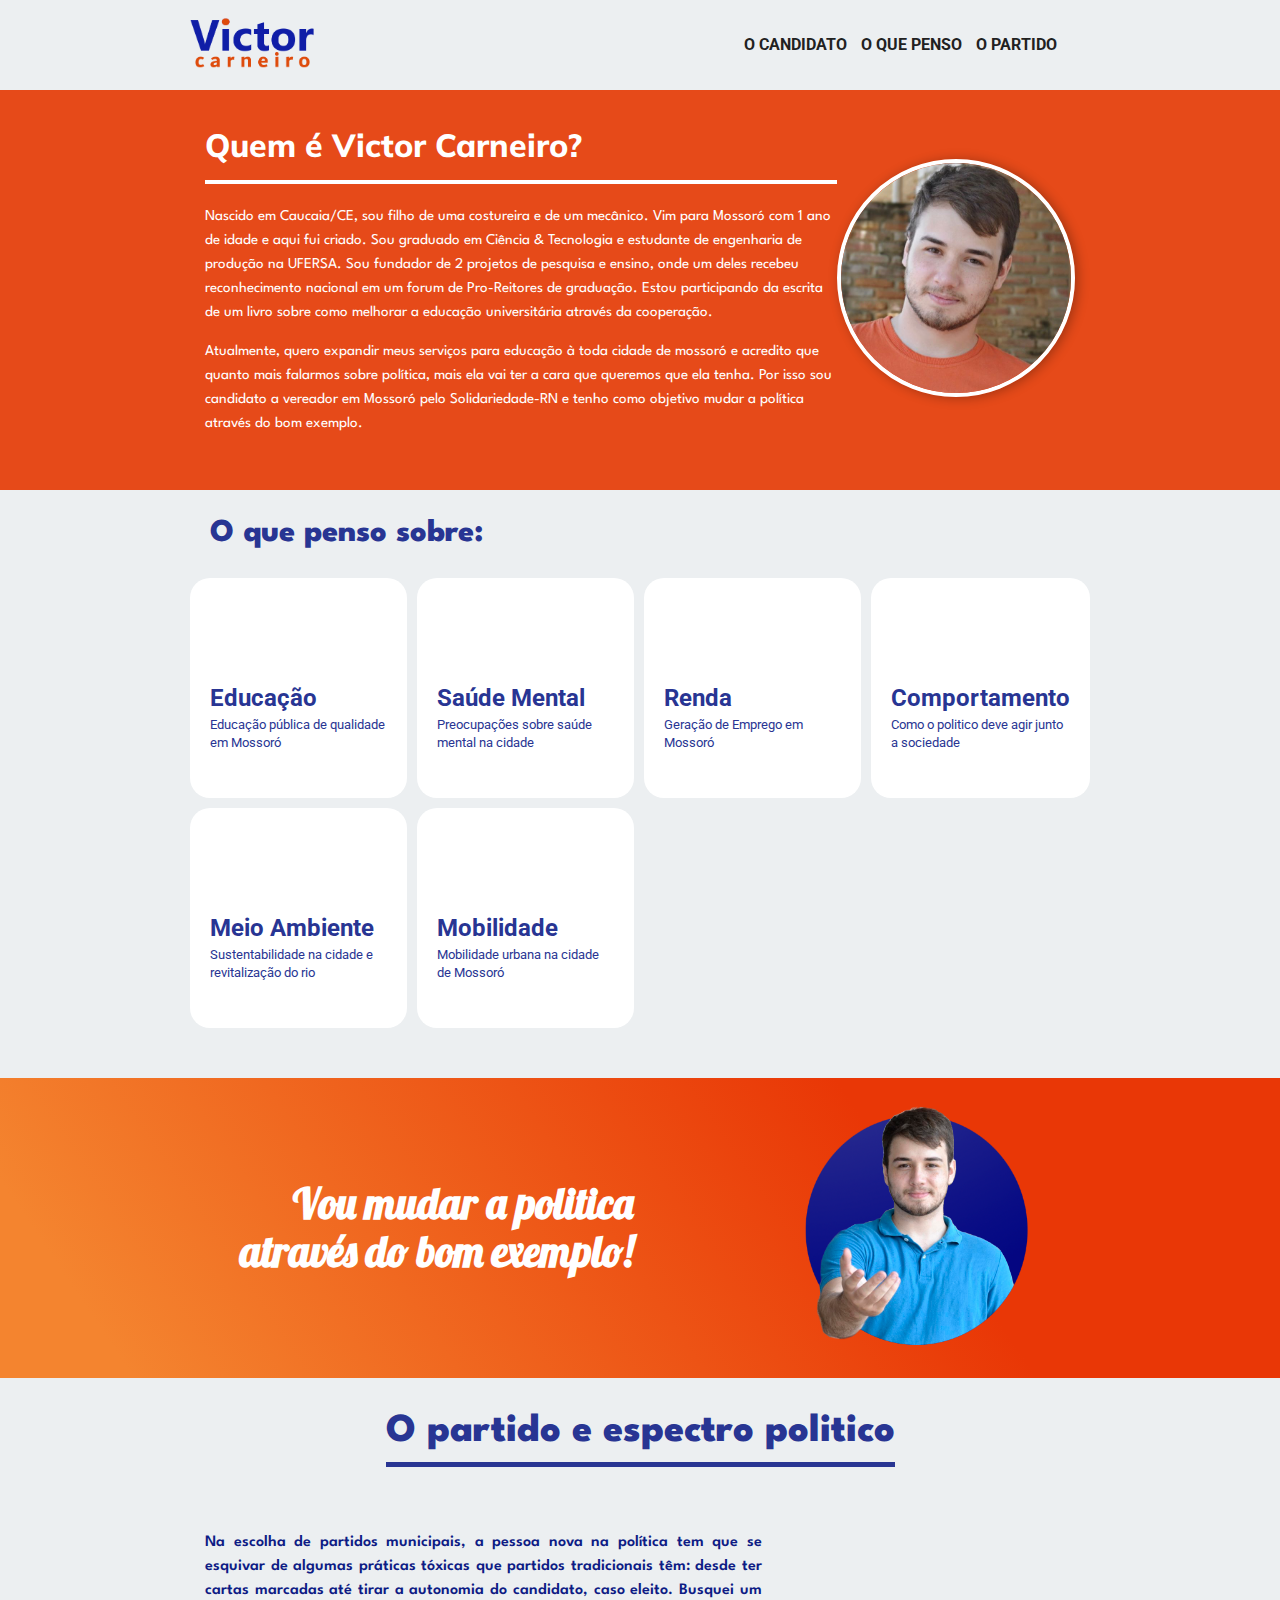
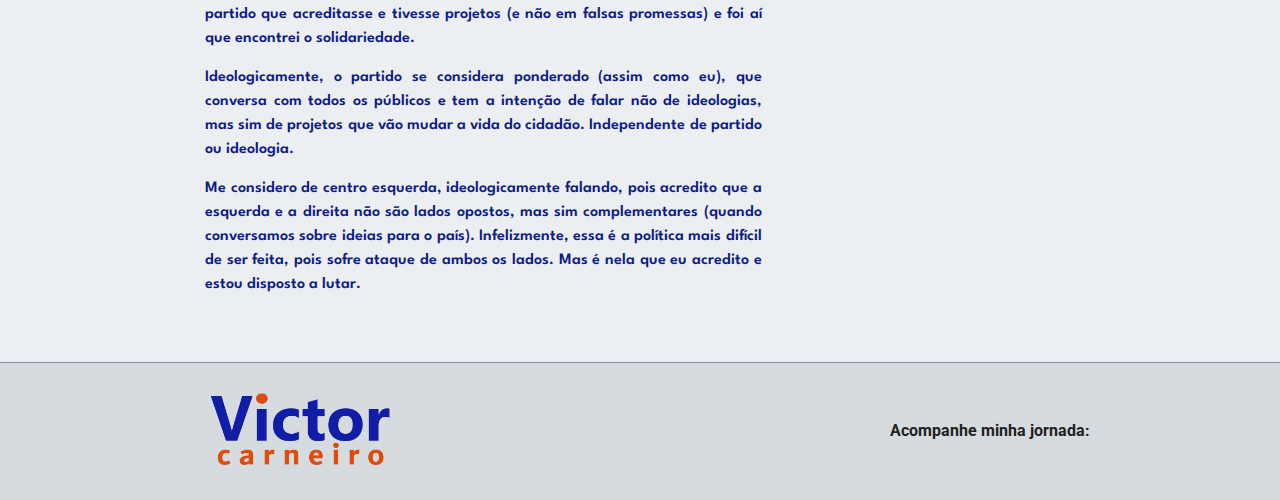
==== index.html @ e6814799 "Atualização" ====
<!DOCTYPE html>
<html lang="pt-br">
<head>
    <!-- Global site tag (gtag.js) - Google Analytics -->
    <script async src="https://www.googletagmanager.com/gtag/js?id=UA-33922803-2"></script>
    <script>
    window.dataLayer = window.dataLayer || [];
    function gtag(){dataLayer.push(arguments);}
    gtag('js', new Date());

    gtag('config', 'UA-33922803-2');
    </script>
    <!-- Site desenvolvido voluntariamente por Jhonatan Kayo - https://github.com/jkayoss -->
    <meta charset="UTF-8">
    <meta name="viewport" content="width=device-width, initial-scale=1.0">
    <link rel="stylesheet" href="/files/main.css">
    <link rel="stylesheet" href="/files/grid.css"><link rel="shortcut icon" href="/images/favicon.png" />
    <script src="https://kit.fontawesome.com/0e1c1e8b54.js" crossorigin="anonymous"></script>
    <title>Victor Carneiro - Candidato à vereador de Mossoró</title>
    <meta name="author" content="Victor Carneiro">
    <meta name="description" content="Candidato a vereador de Mossoró">
    <meta name="keywords" content="Jovem, Vereador, UFERSA, Estudante, Politica">
</head>
<body>
    <nav>
        <div class="container">
            <div class="topo">
                <div class="logo">
                    <img src="/images/logo.png" alt="Victor Carneiro" >
                </div>
                <ul>
                    <div class="hamburger">
                        <li><i class="fas fa-bars fa-xs"></i></li>
                    </div>
                </ul>
                <ul>
                    <div class="menu">
                        <a href="#header"><li>O CANDIDATO</li></a>
                        <a href="#ideias"><li>O QUE PENSO</li></a>
                        <a href="#partido"><li>O PARTIDO</li></a>
                        <li><i class="fab fa-instagram"></i></li>
                        <li><i class="fab fa-whatsapp"></i></li>
                    </div>
                </ul>
            </div>        
        </div>
    </nav>
    <header>
        <div class="container">
            <div class="content">
                <div class="texto">
                    
                    <h1>Quem é Victor Carneiro?</h1>
                    
                    <p>Nascido em Caucaia/CE, sou filho de uma costureira e de um mecânico. Vim para Mossoró com 1 ano de idade e aqui fui criado. Sou graduado em Ciência & Tecnologia e estudante de engenharia de produção na UFERSA. Sou fundador de 2 projetos de pesquisa e ensino, onde um deles recebeu reconhecimento nacional em um forum de Pro-Reitores de graduação. Estou participando da escrita de um livro sobre como melhorar a educação universitária através da cooperação. </p>

                    <p>Atualmente, quero expandir meus serviços para educação à toda cidade de mossoró e acredito que quanto mais falarmos sobre política, mais ela vai ter a cara que queremos que ela tenha. Por isso sou candidato a vereador em Mossoró pelo Solidariedade-RN e tenho como objetivo mudar a política através do bom exemplo.</p>

                </div>
                <div class="me"><img src="/images/pp.jpeg" alt=""></div>
            </div>
        </div>
    </header>
    <section id="ideias">
        <div class="container">
            <h1>O que penso sobre:</h1>
            <div class="cards">
                <a href="/educacao.html">
                    <div class="card">
                        <i class="fas fa-user-graduate"></i>
                        <h3>Educação</h3>
                        <h4>Educação pública de qualidade em Mossoró <i class="fas fa-arrow-right"></i></h4>
                    </div>
                </a>
                <a href="/saude.html">
                    <div class="card">
                        <i class="fas fa-briefcase-medical"></i>
                        <h3>Saúde Mental</h3>
                        <h4>Preocupações sobre saúde mental na cidade <i class="fas fa-arrow-right"></i></h4>
                    </div>
                </a>
                <a href="/renda.html">
                    <div class="card">
                        <i class="fas fa-hand-holding-usd"></i>
                        <h3>Renda</h3>
                        <h4>Geração de Emprego em Mossoró <i class="fas fa-arrow-right"></i></h4>
                    </div>
                </a>
                <a href="/comportamento.html">
                    <div class="card">
                        <i class="far fa-handshake"></i>
                        <h3>Comportamento</h3>
                        <h4>Como o politico deve agir junto a sociedade <i class="fas fa-arrow-right"></i></h4>
                    </div>
                </a>
                <a href="/meioambiente.html">
                    <div class="card">
                        <i class="fas fa-leaf"></i>
                        <h3>Meio Ambiente</h3>
                        <h4>Sustentabilidade na cidade e revitalização do rio <i class="fas fa-arrow-right"></i></h4>
                    </div>
                </a>
                <a href="/mobilidade.html">
                    <div class="card">
                        <i class="fas fa-bus-alt"></i>
                        <h3>Mobilidade</h3>
                        <h4>Mobilidade urbana na cidade de Mossoró <i class="fas fa-arrow-right"></i></h4>
                    </div>
                </a>
            </div>
        </div>
    </section>
    <section id="frase">
        <div class="container">
            <h1>Vou mudar a politica <br>através do bom exemplo!</h1>
            <img src="/images/victor.png" alt="">
        </div>
    </section>
    <section id="partido">
        <div class="container">
            <center><h1>O partido e espectro politico  <i class="fas fa-fist-raised"></i></h1></center>
            <div class="grid">
            <div class="texto">
                <br>
                <p>Na escolha de partidos municipais, a pessoa nova na política tem que se esquivar de algumas práticas tóxicas que partidos tradicionais têm: desde ter cartas marcadas até tirar a autonomia do candidato, caso eleito. Busquei um partido que acreditasse e tivesse projetos (e não em falsas promessas) e foi aí que encontrei o solidariedade.</p>

                <p>Ideologicamente, o partido se considera ponderado (assim como eu), que conversa com todos os públicos e tem a intenção de falar não de ideologias, mas sim de projetos que vão mudar a vida do cidadão. Independente de partido ou ideologia.</p> 
                
                <p>Me considero de centro esquerda, ideologicamente falando, pois acredito que a esquerda e a direita não são lados opostos, mas sim complementares (quando conversamos sobre ideias para o país). Infelizmente, essa é a política mais difícil de ser feita, pois sofre ataque de ambos os lados. Mas é nela que eu acredito e estou disposto a lutar. 
                
            </div>
            <div class="logopartido">
                <img src="https://www.solidariedade.org.br/wp-content/uploads/nacional-novo.png" alt="">
            </div>
        </div>
        </div>
    </section>
    <footer>
        <div class="container">
            <div class="logo"><img src="/images/logo.png" alt="Victor Carneiro"></div>
            <div class="contato">
                <h5>Acompanhe minha jornada:</h5>
                <h2>
                    <a href="https://instagram.com/victorcarneiro_mossoro"><i class="fab fa-instagram"></i></a>
                    <a href="https://api.whatsapp.com/send?phone=558496517975"><i class="fab fa-whatsapp"></i></a>
                    <a href="https://www.facebook.com/victorcarneiiro.mossoro"><i class="fab fa-facebook"></i></a>
                    <a href="https://www.youtube.com/user/DomKarneiro"><i class="fab fa-youtube"></i></a>
                </h2>
            </div>
        </div>
    </footer>

    <div class="menuover">
        <div class="closemenu"><a class="close0"><i class="fas fa-times fa-xs"></i></a></div>
        <ul>
            <a href="#header" class="close1"><li>O CANDIDATO</li></a>
            <a href="#ideias" class="close2"><li>O QUE PENSO</li></a>
            <a href="#partido"><li class="close3">O PARTIDO</li></a>
            <li><a href="https://instagram.com/victorcarneiro_mossoro"><i class="fab fa-instagram"></i></a><a href=""><i class="fab fa-whatsapp"></i></a></li>
        </ul>
    </div>

    <script src="/files/script.js"></script>
</body>
</html>
---- files/main.css ----
@import url('https://fonts.googleapis.com/css2?family=Roboto:wght@300;400;500;700;900&display=swap');
@import url('https://fonts.googleapis.com/css2?family=Lobster&display=swap');
@import url('https://fonts.googleapis.com/css2?family=Mulish:wght@300;400;500;600;700;800;900&display=swap');
@import url('https://fonts.googleapis.com/css2?family=Spartan:wght@300;400;600;900&display=swap');

html {
    scroll-behavior: smooth
}

body {
    background-color: rgb(236, 239, 241);
}

* {
    margin: 0;
    padding: 0;
    font-family: 'Roboto', sans-serif;
    color: rgb(33, 33, 33);
}

h1 {
    font-size: 32px;
    line-height: 48px;
}

h2 {
    font-size: 28px;
    line-height: 42px;
} 

h3 {
    font-size: 24px;
    line-height: 36px;
}

h4 {
    font-size: 20px;
    line-height: 30px;
}

h5 {
    font-size: 16px;
    line-height: 24px;
}

h6 {
    font-size: 12px;
    line-height: 18px;
}

p {
    font-size: 16px;
    line-height: 24px;
}

/* NAV */

nav .topo {
    display: flex;
    justify-content: space-between;
    height: 90px;
    align-items: center;
}

nav .container .logo img {
    height: 50px;
}

nav .container ul li {
    display: inline-block;
    text-decoration: none;
    font-weight: 700;
    margin: 0 5px;
    line-height: 30px;
}

nav .container ul li:hover {
    border-bottom: 3px solid black;
    margin: 0 5px -3px 5px;
}

nav .container ul li i{
    font-weight: bold;
    font-size: 18px;
}

/* HEADER */

header {
    background-color: rgb(230, 74, 25);
}

header .container {
    max-width: 870px;

    
}

header .container .content {
    padding: 20px 0;
    min-height: 300px;
    color: white;
    display: grid;
    grid-template-columns: 3fr 1fr;
    align-items: center;
    padding-bottom: 40px;
}

.hamburger {
    display: none;
}

header .container .content h1,
header .container .content p {
    color: white;
}

header .container .content h1 {
    border-bottom: 4px solid white;
    font-family: 'Mulish', sans-serif;
    margin-bottom: 20px;
    line-height: 70px;
    font-weight: 800;
}

.menuover a {
    text-decoration: none;
}   

header .container .content p {
    font-weight: 400;
    padding-bottom: 15px;
    font-family: 'Spartan', sans-serif;
    font-size: 15px;
}

.me img{
    border-radius: 100%;
    height: 230px;
    box-shadow: 3px 1px 12px rgb(0,0,0,0.3);
    border: 4px solid white;
}

.cards a {
    text-decoration: none;
}

#ideias {
    margin: 20px 0;
}

#ideias h1 {
    font-weight: 800;
    margin: 0 0 20px 20px;
    color: rgb(40, 53, 147);
    font-family: 'Spartan', sans-serif;
}

#ideias h1 i {
    color: rgb(40, 53, 147);
    font-family: 'Spartan', sans-serif;
    font-weight: 800;
    text-decoration: underline;
}

#ideias .container .video iframe {
    height: 520px;
    padding-bottom: 35px;
}

#ideias .cards {
    display: grid;
    grid-template-columns: 1fr 1fr 1fr 1fr;
    gap: 10px;
}

#ideias .cards .card {
    min-height: 180px;
    width: calc(100% - 40px);
    background-color: white;
    border-radius: 20px;
    padding: 20px;
    color: rgb(13,76,175);
    
}

#ideias .cards .card i {
    padding: 20px 25px;
    margin-bottom: 8px;
    /* background-color: #c9c9c9; */
    border-radius: 120px;
    font-size: 70px;
    color: rgb(13,76,175);
}

#ideias .cards .card h4 i{
    background: none;
    margin: 0;
    padding: 0;
    font-size: 12px;
}

#ideias .cards .card h4 {
    line-height: 18px;
    font-size: 13px;
    font-weight: 400;
}

#ideias .cards .card:hover {
    transition: background-color 0.1s ease-out;
    background-color: rgb(13,76,175);
    color: white;
    box-shadow: 0px 0px 20px rgb(0,0,0,0.4);
}

#ideias .cards .card i,
#ideias .cards .card h3,
#ideias .cards .card h4 {
    color: rgb(40, 53, 147);
}

#ideias .cards .card:hover i,
#ideias .cards .card:hover h3,
#ideias .cards .card:hover h4 {
    color: white;
}

#ideias .cards .card:hover i {
    background-color: rgb(0,0,0,0);
}

/* Frase */

#frase {
    height: 300px;
    background: rgb(244,132,47);
    background: linear-gradient(56deg, rgba(244,132,47,1) 9%, rgba(233,55,6,1) 70%);
    margin-top: 50px;
} #frase .container img {
    height: 250px;
    margin-right: 50px;
}

#frase .container {
    
    text-align: right;
    display: flex;
    align-items: center;
    height: 300px;
    color: white;
    justify-content: space-between;
}

#frase .container h1 {
    display: block;
    margin-left: 50px;
    color: white;
    font-family: 'Lobster', cursive;
    font-size: 42px;
}

#partido .container {
text-align: justify;
margin-bottom: 50px;
}

#partido .container h1 {
    
    margin-top: 20px;
    display: inline-block;
    color: rgb(40, 53, 147);
    line-height: 60px;
    font-size: 40px;
    font-weight: 800;
    border-bottom: 5px solid  rgb(40, 53, 147);
    margin-bottom: 30px;
    font-family: 'Spartan', sans-serif;
    
} #partido .container h1 i {
    color: rgb(40, 53, 147);
} #partido .container .grid {
    display: grid;
    grid-template-columns: 4fr 2fr;
    gap: 20px;
    align-items: center;
} #partido .container .grid .logopartido img{
    width: 100%;
} #partido .container .grid .texto p {
    color: rgb(14, 28, 133);
    font-weight: 600;
    margin: 15px;
    font-family: 'Spartan', sans-serif;
}

footer {
    background-color: rgb(214, 219, 223);
    border-top: 1px solid rgb(133, 146, 158);
    padding: 30px 0;
} footer .container {
    display: flex;
    align-items: center;
    justify-content: space-between; 

} footer .container .logo img {
    width: 180px;
    padding: 0 20px;
} footer .container .contato {
    text-align: center;
}

.menuover {
    display: none;
}
---- files/grid.css ----
.container {
    display: block;
    margin: 0 auto;
    max-width: 900px;
}

@media (max-width: 900px) {
    nav .container .logo img {
        padding-left: 20px;
    }

    nav .container .menu {
        padding-right: 20px;
    }

    header .container .content {
        grid-template-columns: 1fr 1fr;
        padding: 0 20px 20px 20px;
        text-align: center;
    } header .container .content h1 {
        line-height: 50px;
        padding-top: 20px;
        padding-bottom: 16px;
    }

    #ideias .cards {
        grid-template-columns: 1fr 1fr 1fr;
        gap: 10px;
        padding: 0 20px;
    } #ideias .card {
        width: calc(100% - 40px);
    }

    #ideias .container .video iframe {
        height: 400px;
        width: 100%;
        padding-bottom: 30px;
    }

    .contato {
        padding-right: 20px;
    }
} 

@media (max-width: 720px) {
    #ideias .cards {
        grid-template-columns: 1fr 1fr;
        margin: 0 20px;
    }

    #ideias .container .video iframe {
        height: 400px;
    }
}

@media (max-width: 620px) {
    header .container .content {
        grid-template-columns: 1fr;
        padding: 20px 20px;
        text-align: justify;
    }

    .logo {
        padding-left: 20px;
    }

    #ideias .cards {
        grid-template-columns: 1fr 1fr;
        margin: 0 20px;
    }

    #frase {
        min-height: 340px;
    }

    #frase .container {
        padding: 20px;
    }

    #frase .container h1 {
        display: block;
        max-width: 900px;
    }

    #partido .container {
        padding: 0 20px;
        text-align: center;
    }

    #partido .container h1 {
        padding-bottom: 30px;
    }

    #partido .container .grid {
        grid-template-columns: 1fr;
    }

    .logopartido {
        display: none;
    }

    footer .container .logo {
        display: none;
    }

    footer .container .contato {
        text-align: center;
        display: block;
        margin: 0 auto;
    }

    header .container .content .texto {
        text-align: center;
    }

    header .container .content .texto h1 {
        line-height: 45px;
        padding-bottom: 10px;
    }

    header .container .content .texto p {
        font-size: 16px;
    }

    header .container .content .me {
        display: block;
        margin: 0 auto;
        padding: 20px 0;
    }

    .menu {
        display: none;
    } .hamburger {
        display: flex;
        position: absolute;
        right: 20px;
        top: 32px;
        
        
    } nav .container ul li:hover{
        border-bottom: none!important;
    } .hamburger ul li i {
        font-size: 60px;
    }

    .contato {
        padding-right: 0;
    }

    .menuover {
        width: 100%;
        height: 100%;
        background-color: rgb(255,255,255,1);
        z-index: -1001;
        position: fixed;
        top: 0;
        opacity: 0;
        display: block;
    }

    #ideias .container .video iframe {
        height: 300px;
    }

    .closemenu {
        position: fixed;
        top: 35px;
        right: 30px;
        
    } .closemenu i {
        display: inline-block;
        font-size: 35px;
        color: black;
    } .menuover ul {
        text-decoration: none;
        list-style: none;
        margin-top: 100px;
        margin-left: calc(50% - 100px);
        display: block;
        width: 200px;
        font-weight: bold;
        text-align: center;
        
    } .menuover ul li i {
        height: 40px;
        display: inline-block;
        padding: 10px 10px;
    } .menuover ul li {
        padding: 5px 0px;
        font-size: 30px;
    } .menuover ul li a {
        text-decoration: none;
        color: black;
    } .menuover.active {
        opacity: 1;
        z-index: 1001;
        transition: 300ms;
        display: block;
    } 
}

@media (max-width: 480px) {
    #ideias .cards {
        grid-template-columns: 1fr;
        margin: 0 20px;
    }

    #ideias .container .video iframe {
        height: 400px;
    }

    #frase .container img {
        display: none;
    }
}
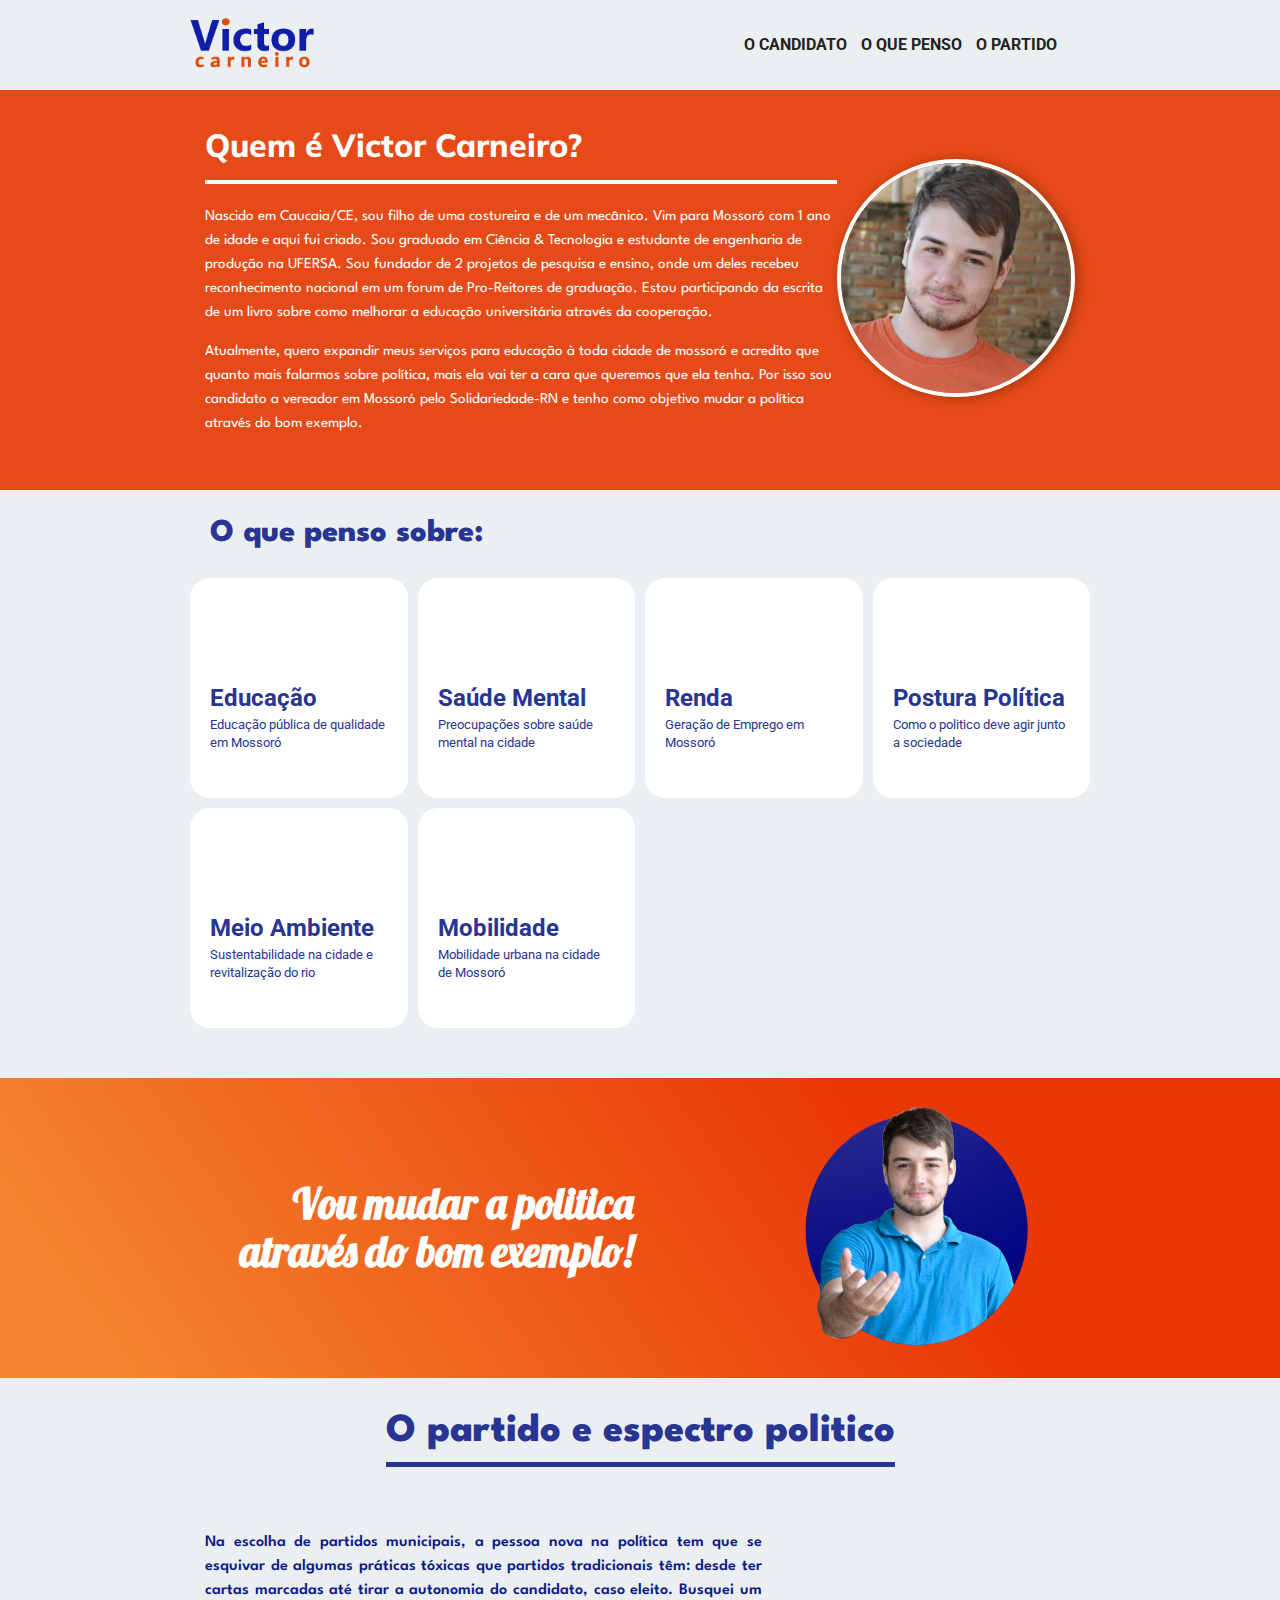
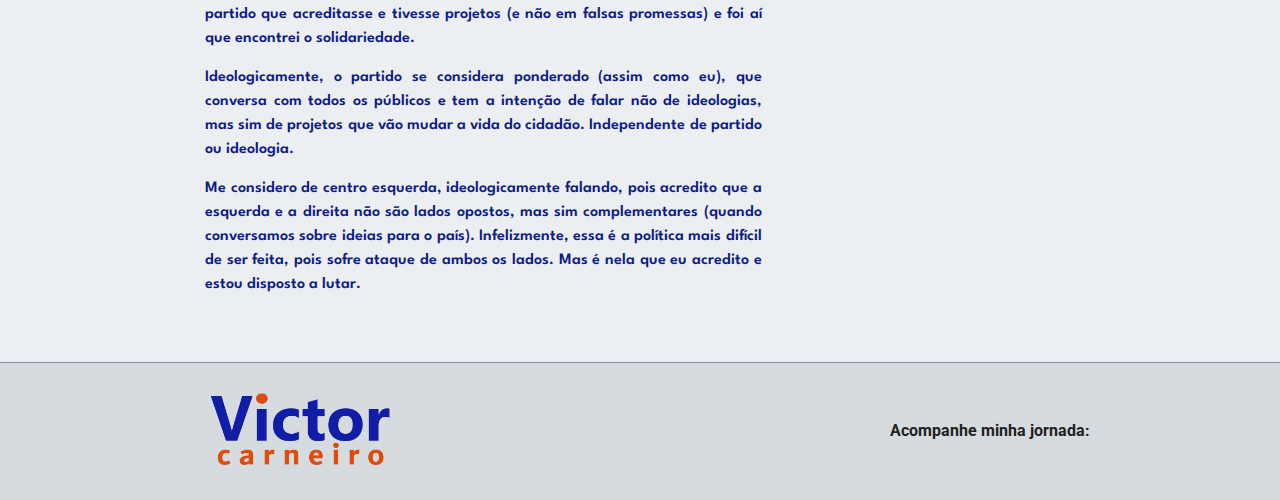
==== commit ab8d1dcc: "Atualização em elementos da página" ====
--- a/index.html
+++ b/index.html
@@ -26,7 +26,7 @@
         <div class="container">
             <div class="topo">
                 <div class="logo">
-                    <img src="/images/logo.png" alt="Victor Carneiro" >
+                    <a href="/index.html"><img src="/images/logo.png" alt="Victor Carneiro" ></a>
                 </div>
                 <ul>
                     <div class="hamburger">
@@ -89,7 +89,7 @@
                 <a href="/comportamento.html">
                     <div class="card">
                         <i class="far fa-handshake"></i>
-                        <h3>Comportamento</h3>
+                        <h3>Postura Política</h3>
                         <h4>Como o politico deve agir junto a sociedade <i class="fas fa-arrow-right"></i></h4>
                     </div>
                 </a>
@@ -156,10 +156,10 @@
             <a href="#header" class="close1"><li>O CANDIDATO</li></a>
             <a href="#ideias" class="close2"><li>O QUE PENSO</li></a>
             <a href="#partido"><li class="close3">O PARTIDO</li></a>
-            <li><a href="https://instagram.com/victorcarneiro_mossoro"><i class="fab fa-instagram"></i></a><a href=""><i class="fab fa-whatsapp"></i></a></li>
+            <li><a href="https://instagram.com/victorcarneiro_mossoro"><i class="fab fa-instagram"></i></a><a href=""><i class="fab fa-whatsapp"></i></a><a href="https://www.facebook.com/victorcarneiiro.mossoro"><i class="fab fa-facebook"></i></a>
+                <a href="https://www.youtube.com/user/DomKarneiro"><i class="fab fa-youtube"></i></a></li>
         </ul>
     </div>
-
     <script src="/files/script.js"></script>
 </body>
 </html>--- a/files/grid.css
+++ b/files/grid.css
@@ -184,7 +184,7 @@
     } .menuover ul li i {
         height: 40px;
         display: inline-block;
-        padding: 10px 10px;
+        padding: 10px 8px;
     } .menuover ul li {
         padding: 5px 0px;
         font-size: 30px;
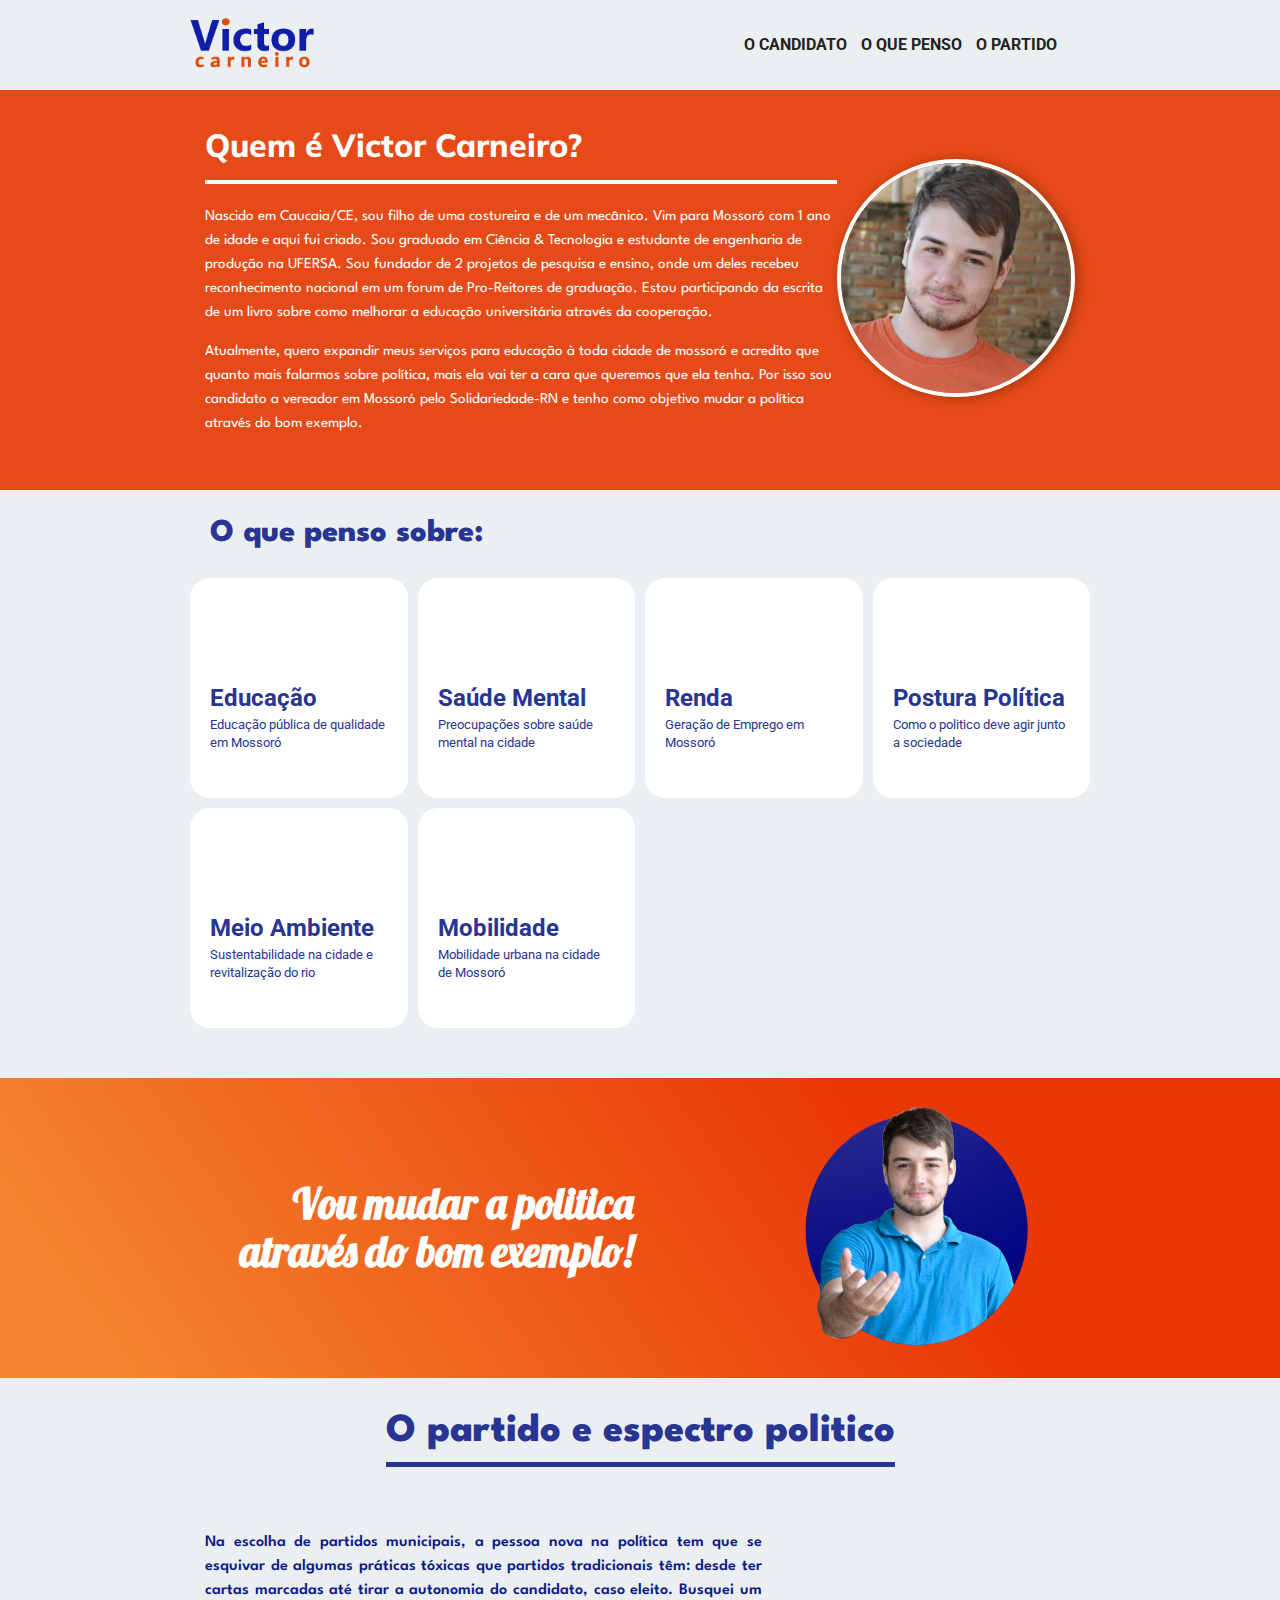
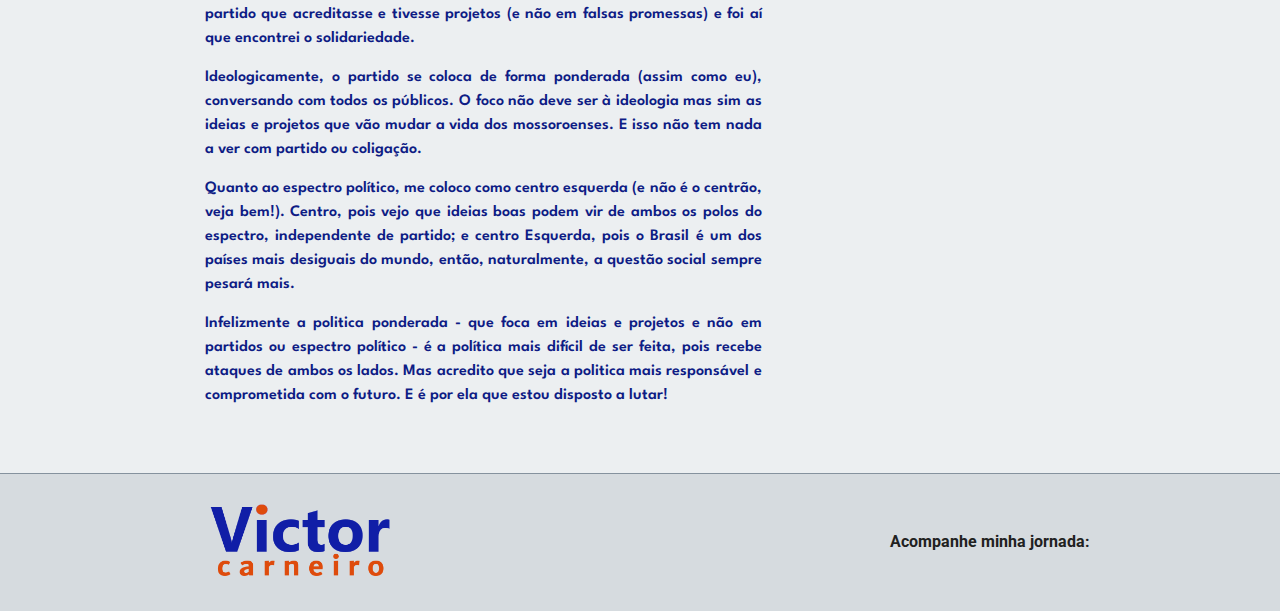
==== commit d7d09a3e: "Update index.html" ====
--- a/index.html
+++ b/index.html
@@ -124,9 +124,11 @@
                 <br>
                 <p>Na escolha de partidos municipais, a pessoa nova na política tem que se esquivar de algumas práticas tóxicas que partidos tradicionais têm: desde ter cartas marcadas até tirar a autonomia do candidato, caso eleito. Busquei um partido que acreditasse e tivesse projetos (e não em falsas promessas) e foi aí que encontrei o solidariedade.</p>
 
-                <p>Ideologicamente, o partido se considera ponderado (assim como eu), que conversa com todos os públicos e tem a intenção de falar não de ideologias, mas sim de projetos que vão mudar a vida do cidadão. Independente de partido ou ideologia.</p> 
+                <p>Ideologicamente, o partido se coloca de forma ponderada (assim como eu), conversando com todos os públicos. O foco não deve ser à ideologia mas sim as ideias e projetos que vão mudar a vida dos mossoroenses. E isso não tem nada a ver com partido ou coligação.</p> 
                 
-                <p>Me considero de centro esquerda, ideologicamente falando, pois acredito que a esquerda e a direita não são lados opostos, mas sim complementares (quando conversamos sobre ideias para o país). Infelizmente, essa é a política mais difícil de ser feita, pois sofre ataque de ambos os lados. Mas é nela que eu acredito e estou disposto a lutar. 
+                <p>Quanto ao espectro político, me coloco como centro esquerda (e não é o centrão, veja bem!). Centro, pois vejo que ideias boas podem vir de ambos os polos do espectro, independente de partido; e centro Esquerda, pois o Brasil é um dos países mais desiguais do mundo, então, naturalmente, a questão social sempre pesará mais.</p>
+                
+                <p>Infelizmente a politica ponderada - que foca em ideias e projetos e não em partidos ou espectro político - é a política mais difícil de ser feita, pois recebe ataques de ambos os lados. Mas acredito que seja a politica mais responsável e comprometida com o futuro. E é por ela que estou disposto a lutar!</p>
                 
             </div>
             <div class="logopartido">
@@ -162,4 +164,4 @@
     </div>
     <script src="/files/script.js"></script>
 </body>
-</html>+</html>
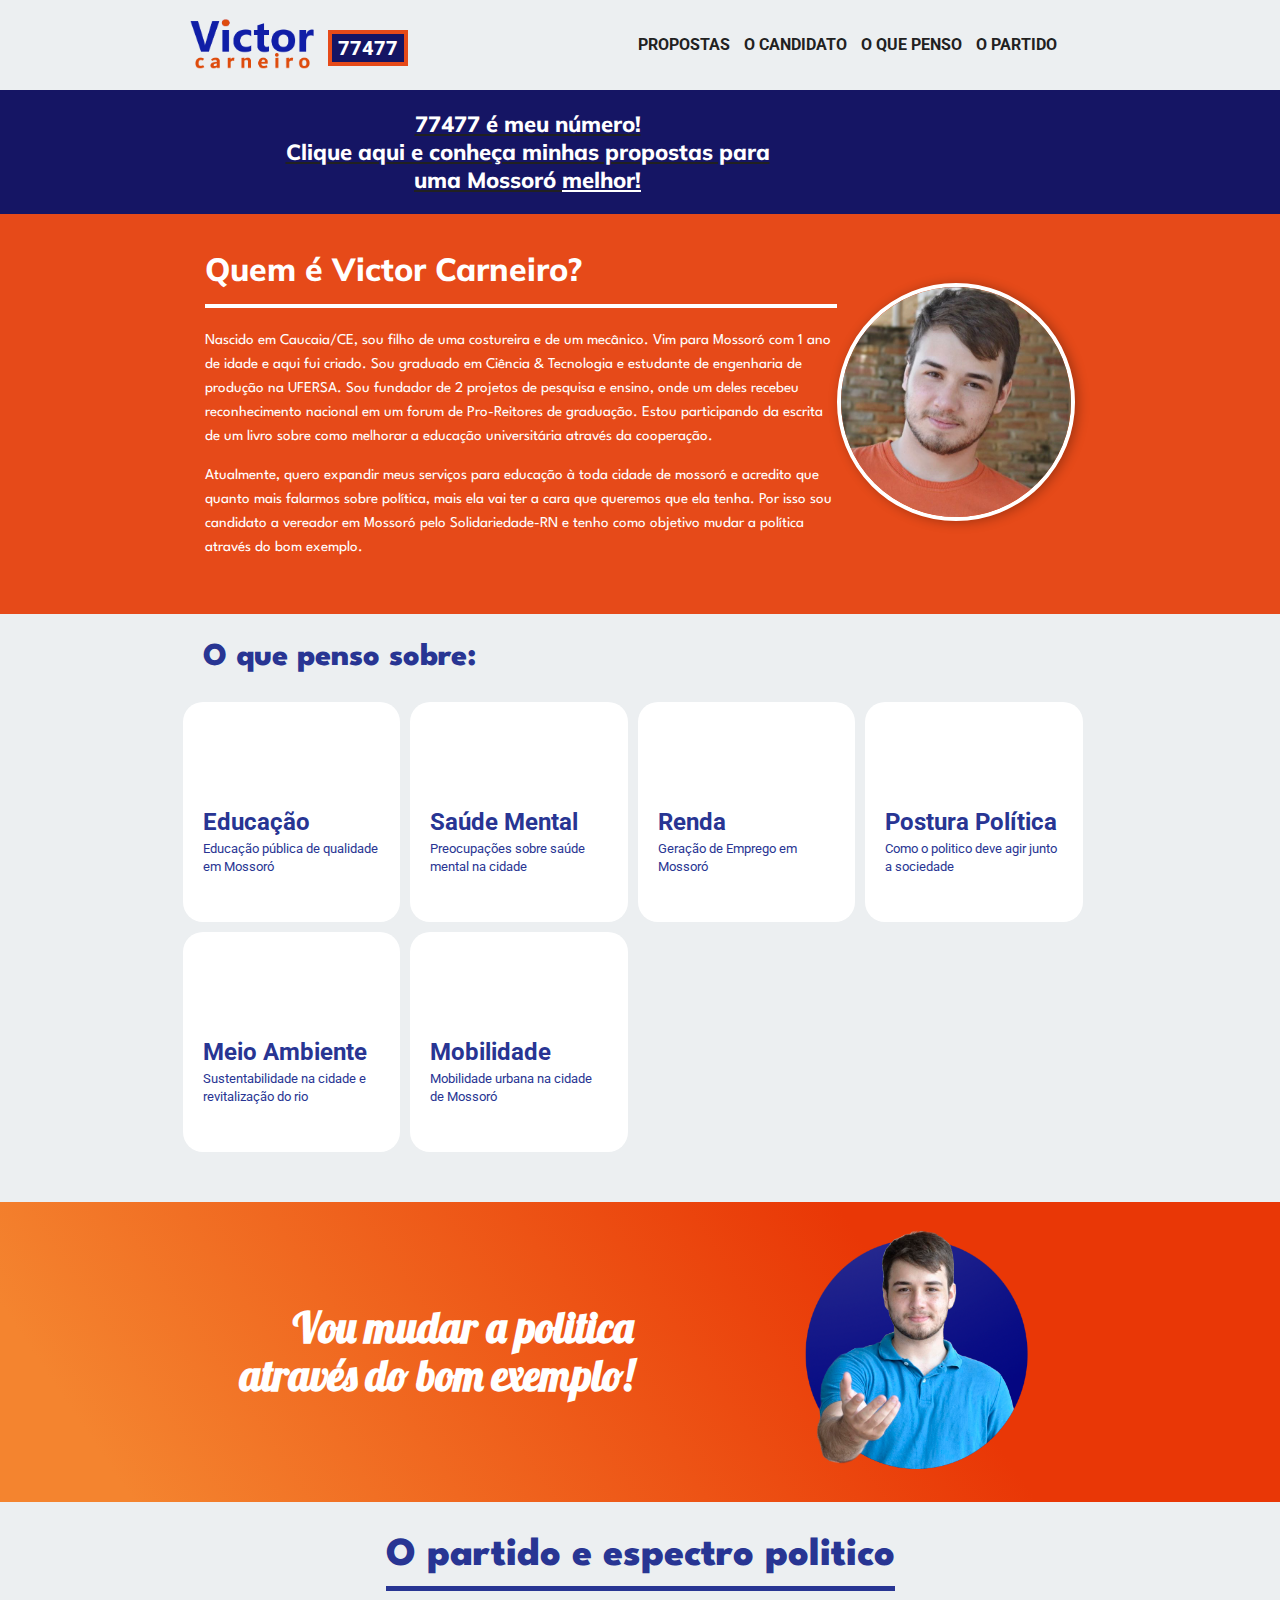
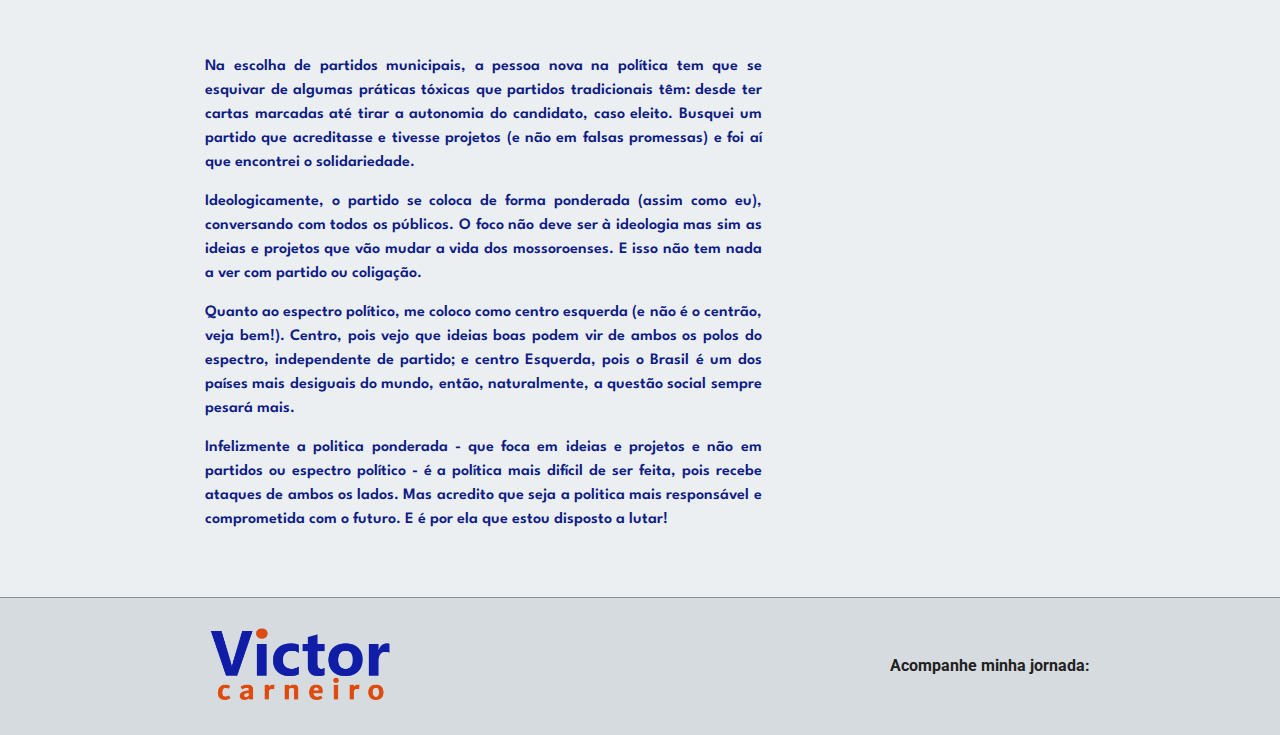
==== commit 83032b54: "Add files via upload" ====
--- a/index.html
+++ b/index.html
@@ -1,167 +1,179 @@
-<!DOCTYPE html>
-<html lang="pt-br">
-<head>
-    <!-- Global site tag (gtag.js) - Google Analytics -->
-    <script async src="https://www.googletagmanager.com/gtag/js?id=UA-33922803-2"></script>
-    <script>
-    window.dataLayer = window.dataLayer || [];
-    function gtag(){dataLayer.push(arguments);}
-    gtag('js', new Date());
-
-    gtag('config', 'UA-33922803-2');
-    </script>
-    <!-- Site desenvolvido voluntariamente por Jhonatan Kayo - https://github.com/jkayoss -->
-    <meta charset="UTF-8">
-    <meta name="viewport" content="width=device-width, initial-scale=1.0">
-    <link rel="stylesheet" href="/files/main.css">
-    <link rel="stylesheet" href="/files/grid.css"><link rel="shortcut icon" href="/images/favicon.png" />
-    <script src="https://kit.fontawesome.com/0e1c1e8b54.js" crossorigin="anonymous"></script>
-    <title>Victor Carneiro - Candidato à vereador de Mossoró</title>
-    <meta name="author" content="Victor Carneiro">
-    <meta name="description" content="Candidato a vereador de Mossoró">
-    <meta name="keywords" content="Jovem, Vereador, UFERSA, Estudante, Politica">
-</head>
-<body>
-    <nav>
-        <div class="container">
-            <div class="topo">
-                <div class="logo">
-                    <a href="/index.html"><img src="/images/logo.png" alt="Victor Carneiro" ></a>
-                </div>
-                <ul>
-                    <div class="hamburger">
-                        <li><i class="fas fa-bars fa-xs"></i></li>
-                    </div>
-                </ul>
-                <ul>
-                    <div class="menu">
-                        <a href="#header"><li>O CANDIDATO</li></a>
-                        <a href="#ideias"><li>O QUE PENSO</li></a>
-                        <a href="#partido"><li>O PARTIDO</li></a>
-                        <li><i class="fab fa-instagram"></i></li>
-                        <li><i class="fab fa-whatsapp"></i></li>
-                    </div>
-                </ul>
-            </div>        
-        </div>
-    </nav>
-    <header>
-        <div class="container">
-            <div class="content">
-                <div class="texto">
-                    
-                    <h1>Quem é Victor Carneiro?</h1>
-                    
-                    <p>Nascido em Caucaia/CE, sou filho de uma costureira e de um mecânico. Vim para Mossoró com 1 ano de idade e aqui fui criado. Sou graduado em Ciência & Tecnologia e estudante de engenharia de produção na UFERSA. Sou fundador de 2 projetos de pesquisa e ensino, onde um deles recebeu reconhecimento nacional em um forum de Pro-Reitores de graduação. Estou participando da escrita de um livro sobre como melhorar a educação universitária através da cooperação. </p>
-
-                    <p>Atualmente, quero expandir meus serviços para educação à toda cidade de mossoró e acredito que quanto mais falarmos sobre política, mais ela vai ter a cara que queremos que ela tenha. Por isso sou candidato a vereador em Mossoró pelo Solidariedade-RN e tenho como objetivo mudar a política através do bom exemplo.</p>
-
-                </div>
-                <div class="me"><img src="/images/pp.jpeg" alt=""></div>
-            </div>
-        </div>
-    </header>
-    <section id="ideias">
-        <div class="container">
-            <h1>O que penso sobre:</h1>
-            <div class="cards">
-                <a href="/educacao.html">
-                    <div class="card">
-                        <i class="fas fa-user-graduate"></i>
-                        <h3>Educação</h3>
-                        <h4>Educação pública de qualidade em Mossoró <i class="fas fa-arrow-right"></i></h4>
-                    </div>
-                </a>
-                <a href="/saude.html">
-                    <div class="card">
-                        <i class="fas fa-briefcase-medical"></i>
-                        <h3>Saúde Mental</h3>
-                        <h4>Preocupações sobre saúde mental na cidade <i class="fas fa-arrow-right"></i></h4>
-                    </div>
-                </a>
-                <a href="/renda.html">
-                    <div class="card">
-                        <i class="fas fa-hand-holding-usd"></i>
-                        <h3>Renda</h3>
-                        <h4>Geração de Emprego em Mossoró <i class="fas fa-arrow-right"></i></h4>
-                    </div>
-                </a>
-                <a href="/comportamento.html">
-                    <div class="card">
-                        <i class="far fa-handshake"></i>
-                        <h3>Postura Política</h3>
-                        <h4>Como o politico deve agir junto a sociedade <i class="fas fa-arrow-right"></i></h4>
-                    </div>
-                </a>
-                <a href="/meioambiente.html">
-                    <div class="card">
-                        <i class="fas fa-leaf"></i>
-                        <h3>Meio Ambiente</h3>
-                        <h4>Sustentabilidade na cidade e revitalização do rio <i class="fas fa-arrow-right"></i></h4>
-                    </div>
-                </a>
-                <a href="/mobilidade.html">
-                    <div class="card">
-                        <i class="fas fa-bus-alt"></i>
-                        <h3>Mobilidade</h3>
-                        <h4>Mobilidade urbana na cidade de Mossoró <i class="fas fa-arrow-right"></i></h4>
-                    </div>
-                </a>
-            </div>
-        </div>
-    </section>
-    <section id="frase">
-        <div class="container">
-            <h1>Vou mudar a politica <br>através do bom exemplo!</h1>
-            <img src="/images/victor.png" alt="">
-        </div>
-    </section>
-    <section id="partido">
-        <div class="container">
-            <center><h1>O partido e espectro politico  <i class="fas fa-fist-raised"></i></h1></center>
-            <div class="grid">
-            <div class="texto">
-                <br>
-                <p>Na escolha de partidos municipais, a pessoa nova na política tem que se esquivar de algumas práticas tóxicas que partidos tradicionais têm: desde ter cartas marcadas até tirar a autonomia do candidato, caso eleito. Busquei um partido que acreditasse e tivesse projetos (e não em falsas promessas) e foi aí que encontrei o solidariedade.</p>
-
-                <p>Ideologicamente, o partido se coloca de forma ponderada (assim como eu), conversando com todos os públicos. O foco não deve ser à ideologia mas sim as ideias e projetos que vão mudar a vida dos mossoroenses. E isso não tem nada a ver com partido ou coligação.</p> 
-                
-                <p>Quanto ao espectro político, me coloco como centro esquerda (e não é o centrão, veja bem!). Centro, pois vejo que ideias boas podem vir de ambos os polos do espectro, independente de partido; e centro Esquerda, pois o Brasil é um dos países mais desiguais do mundo, então, naturalmente, a questão social sempre pesará mais.</p>
-                
-                <p>Infelizmente a politica ponderada - que foca em ideias e projetos e não em partidos ou espectro político - é a política mais difícil de ser feita, pois recebe ataques de ambos os lados. Mas acredito que seja a politica mais responsável e comprometida com o futuro. E é por ela que estou disposto a lutar!</p>
-                
-            </div>
-            <div class="logopartido">
-                <img src="https://www.solidariedade.org.br/wp-content/uploads/nacional-novo.png" alt="">
-            </div>
-        </div>
-        </div>
-    </section>
-    <footer>
-        <div class="container">
-            <div class="logo"><img src="/images/logo.png" alt="Victor Carneiro"></div>
-            <div class="contato">
-                <h5>Acompanhe minha jornada:</h5>
-                <h2>
-                    <a href="https://instagram.com/victorcarneiro_mossoro"><i class="fab fa-instagram"></i></a>
-                    <a href="https://api.whatsapp.com/send?phone=558496517975"><i class="fab fa-whatsapp"></i></a>
-                    <a href="https://www.facebook.com/victorcarneiiro.mossoro"><i class="fab fa-facebook"></i></a>
-                    <a href="https://www.youtube.com/user/DomKarneiro"><i class="fab fa-youtube"></i></a>
-                </h2>
-            </div>
-        </div>
-    </footer>
-
-    <div class="menuover">
-        <div class="closemenu"><a class="close0"><i class="fas fa-times fa-xs"></i></a></div>
-        <ul>
-            <a href="#header" class="close1"><li>O CANDIDATO</li></a>
-            <a href="#ideias" class="close2"><li>O QUE PENSO</li></a>
-            <a href="#partido"><li class="close3">O PARTIDO</li></a>
-            <li><a href="https://instagram.com/victorcarneiro_mossoro"><i class="fab fa-instagram"></i></a><a href=""><i class="fab fa-whatsapp"></i></a><a href="https://www.facebook.com/victorcarneiiro.mossoro"><i class="fab fa-facebook"></i></a>
-                <a href="https://www.youtube.com/user/DomKarneiro"><i class="fab fa-youtube"></i></a></li>
-        </ul>
-    </div>
-    <script src="/files/script.js"></script>
-</body>
-</html>
+<!DOCTYPE html>
+<html lang="pt-br">
+<head>
+    <!-- Global site tag (gtag.js) - Google Analytics -->
+    <script async src="https://www.googletagmanager.com/gtag/js?id=UA-33922803-2"></script>
+    <script>
+    window.dataLayer = window.dataLayer || [];
+    function gtag(){dataLayer.push(arguments);}
+    gtag('js', new Date());
+
+    gtag('config', 'UA-33922803-2');
+    </script>
+    <!-- Site desenvolvido voluntariamente por Jhonatan Kayo - https://github.com/jkayoss -->
+    <meta charset="UTF-8">
+    <meta name="viewport" content="width=device-width, initial-scale=1.0">
+    <link rel="stylesheet" href="/files/main.css">
+    <link rel="stylesheet" href="/files/grid.css"><link rel="shortcut icon" href="/images/favicon.png" />
+    <script src="https://kit.fontawesome.com/0e1c1e8b54.js" crossorigin="anonymous"></script>
+    <title>Victor Carneiro - 77477 - Candidato à vereador de Mossoró</title>
+    <meta name="author" content="Victor Carneiro">
+    <meta name="description" content="Candidato a vereador de Mossoró">
+    <meta name="keywords" content="Jovem, Vereador, UFERSA, Estudante, Politica">
+</head>
+<body>
+    <nav>
+        <div class="container">
+            <div class="topo">
+                <div class="logo">
+                    <a href="/index.html"><img src="/images/logo.png" alt="Victor Carneiro" ></a>
+                    <span class="numero">77477</span>
+                </div>
+                <ul>
+                    <div class="hamburger">
+                        <li><i class="fas fa-bars fa-xs"></i></li>
+                    </div>
+                </ul>
+                <ul>
+                    <div class="menu">
+                        <a href="/propostas.html"><li>PROPOSTAS</li></a>
+                        <a href="#header"><li>O CANDIDATO</li></a>
+                        <a href="#ideias"><li>O QUE PENSO</li></a>
+                        <a href="#partido"><li>O PARTIDO</li></a>
+                        <a href="https://www.instagram.com/victorcarneiro_mossoro/"><li><i class="fab fa-instagram"></i></li></a>
+                        <a href="https://api.whatsapp.com/send?phone=558496517975"><li><i class="fab fa-whatsapp"></i></li></a>
+                    </div>
+                </ul>
+            </div>        
+        </div>
+    </nav>
+    <a href="/propostas.html">
+    <main id="propostas">
+        <div class="container">
+            
+            <div class="conheca">77477 é meu número! <br> Clique aqui e conheça minhas propostas para<br> uma Mossoró <u>melhor!</u></div>
+            <div class="propostas"><i class="fas fa-vote-yea"></i></div>
+        </div>
+    </main>
+    </a>
+    <header>
+        <div class="container">
+            <div class="content">
+                <div class="texto">
+                    
+                    <h1>Quem é Victor Carneiro?</h1>
+                    
+                    <p>Nascido em Caucaia/CE, sou filho de uma costureira e de um mecânico. Vim para Mossoró com 1 ano de idade e aqui fui criado. Sou graduado em Ciência & Tecnologia e estudante de engenharia de produção na UFERSA. Sou fundador de 2 projetos de pesquisa e ensino, onde um deles recebeu reconhecimento nacional em um forum de Pro-Reitores de graduação. Estou participando da escrita de um livro sobre como melhorar a educação universitária através da cooperação. </p>
+
+                    <p>Atualmente, quero expandir meus serviços para educação à toda cidade de mossoró e acredito que quanto mais falarmos sobre política, mais ela vai ter a cara que queremos que ela tenha. Por isso sou candidato a vereador em Mossoró pelo Solidariedade-RN e tenho como objetivo mudar a política através do bom exemplo.</p>
+
+                </div>
+                <div class="me"><img src="/images/pp.jpeg" alt=""></div>
+            </div>
+        </div>
+    </header>
+    <section id="ideias">
+        <div class="container">
+            <h1>O que penso sobre:</h1>
+            <div class="cards">
+                <a href="/educacao.html">
+                    <div class="card">
+                        <i class="fas fa-user-graduate"></i>
+                        <h3>Educação</h3>
+                        <h4>Educação pública de qualidade em Mossoró <i class="fas fa-arrow-right"></i></h4>
+                    </div>
+                </a>
+                <a href="/saude.html">
+                    <div class="card">
+                        <i class="fas fa-briefcase-medical"></i>
+                        <h3>Saúde Mental</h3>
+                        <h4>Preocupações sobre saúde mental na cidade <i class="fas fa-arrow-right"></i></h4>
+                    </div>
+                </a>
+                <a href="/renda.html">
+                    <div class="card">
+                        <i class="fas fa-hand-holding-usd"></i>
+                        <h3>Renda</h3>
+                        <h4>Geração de Emprego em Mossoró <i class="fas fa-arrow-right"></i></h4>
+                    </div>
+                </a>
+                <a href="/comportamento.html">
+                    <div class="card">
+                        <i class="far fa-handshake"></i>
+                        <h3>Postura Política</h3>
+                        <h4>Como o politico deve agir junto a sociedade <i class="fas fa-arrow-right"></i></h4>
+                    </div>
+                </a>
+                <a href="/meioambiente.html">
+                    <div class="card">
+                        <i class="fas fa-leaf"></i>
+                        <h3>Meio Ambiente</h3>
+                        <h4>Sustentabilidade na cidade e revitalização do rio <i class="fas fa-arrow-right"></i></h4>
+                    </div>
+                </a>
+                <a href="/mobilidade.html">
+                    <div class="card">
+                        <i class="fas fa-bus-alt"></i>
+                        <h3>Mobilidade</h3>
+                        <h4>Mobilidade urbana na cidade de Mossoró <i class="fas fa-arrow-right"></i></h4>
+                    </div>
+                </a>
+            </div>
+        </div>
+    </section>
+    <section id="frase">
+        <div class="container">
+            <h1>Vou mudar a politica <br>através do bom exemplo!</h1>
+            <img src="/images/victor.png" alt="">
+        </div>
+    </section>
+    <section id="partido">
+        <div class="container">
+            <center><h1>O partido e espectro politico  <i class="fas fa-fist-raised"></i></h1></center>
+            <div class="grid">
+            <div class="texto">
+                <br>
+                <p>Na escolha de partidos municipais, a pessoa nova na política tem que se esquivar de algumas práticas tóxicas que partidos tradicionais têm: desde ter cartas marcadas até tirar a autonomia do candidato, caso eleito. Busquei um partido que acreditasse e tivesse projetos (e não em falsas promessas) e foi aí que encontrei o solidariedade.</p>
+
+                <p>Ideologicamente, o partido se coloca de forma ponderada (assim como eu), conversando com todos os públicos. O foco não deve ser à ideologia mas sim as ideias e projetos que vão mudar a vida dos mossoroenses. E isso não tem nada a ver com partido ou coligação.</p> 
+                
+                <p>Quanto ao espectro político, me coloco como centro esquerda (e não é o centrão, veja bem!). Centro, pois vejo que ideias boas podem vir de ambos os polos do espectro, independente de partido; e centro Esquerda, pois o Brasil é um dos países mais desiguais do mundo, então, naturalmente, a questão social sempre pesará mais.</p>
+                
+                <p>Infelizmente a politica ponderada - que foca em ideias e projetos e não em partidos ou espectro político - é a política mais difícil de ser feita, pois recebe ataques de ambos os lados. Mas acredito que seja a politica mais responsável e comprometida com o futuro. E é por ela que estou disposto a lutar!</p>
+                
+            </div>
+            <div class="logopartido">
+                <img src="https://www.solidariedade.org.br/wp-content/uploads/nacional-novo.png" alt="">
+            </div>
+        </div>
+        </div>
+    </section>
+    <footer>
+        <div class="container">
+            <div class="logo"><img src="/images/logo.png" alt="Victor Carneiro"></div>
+            <div class="contato">
+                <h5>Acompanhe minha jornada:</h5>
+                <h2>
+                    <a href="https://instagram.com/victorcarneiro_mossoro"><i class="fab fa-instagram"></i></a>
+                    <a href="https://api.whatsapp.com/send?phone=558496517975"><i class="fab fa-whatsapp"></i></a>
+                    <a href="https://www.facebook.com/victorcarneiiro.mossoro"><i class="fab fa-facebook"></i></a>
+                    <a href="https://www.youtube.com/user/DomKarneiro"><i class="fab fa-youtube"></i></a>
+                </h2>
+            </div>
+        </div>
+    </footer>
+
+    <div class="menuover">
+        <div class="closemenu"><a class="close0"><i class="fas fa-times fa-xs"></i></a></div>
+        <ul>
+            <a href="/propostas.html"><li>PROPOSTAS</li></a>
+            <a href="#header" class="close1"><li>O CANDIDATO</li></a>
+            <a href="#ideias" class="close2"><li>O QUE PENSO</li></a>
+            <a href="#partido"><li class="close3">O PARTIDO</li></a>
+            <li><a href="https://instagram.com/victorcarneiro_mossoro"><i class="fab fa-instagram"></i></a><a href=""><i class="fab fa-whatsapp"></i></a><a href="https://www.facebook.com/victorcarneiiro.mossoro"><i class="fab fa-facebook"></i></a>
+                <a href="https://www.youtube.com/user/DomKarneiro"><i class="fab fa-youtube"></i></a></li>
+        </ul>
+    </div>
+    <script src="/files/script.js"></script>
+</body>
+</html>
--- a/files/main.css
+++ b/files/main.css
@@ -1,313 +1,376 @@
-@import url('https://fonts.googleapis.com/css2?family=Roboto:wght@300;400;500;700;900&display=swap');
-@import url('https://fonts.googleapis.com/css2?family=Lobster&display=swap');
-@import url('https://fonts.googleapis.com/css2?family=Mulish:wght@300;400;500;600;700;800;900&display=swap');
-@import url('https://fonts.googleapis.com/css2?family=Spartan:wght@300;400;600;900&display=swap');
-
-html {
-    scroll-behavior: smooth
-}
-
-body {
-    background-color: rgb(236, 239, 241);
-}
-
-* {
-    margin: 0;
-    padding: 0;
-    font-family: 'Roboto', sans-serif;
-    color: rgb(33, 33, 33);
-}
-
-h1 {
-    font-size: 32px;
-    line-height: 48px;
-}
-
-h2 {
-    font-size: 28px;
-    line-height: 42px;
-} 
-
-h3 {
-    font-size: 24px;
-    line-height: 36px;
-}
-
-h4 {
-    font-size: 20px;
-    line-height: 30px;
-}
-
-h5 {
-    font-size: 16px;
-    line-height: 24px;
-}
-
-h6 {
-    font-size: 12px;
-    line-height: 18px;
-}
-
-p {
-    font-size: 16px;
-    line-height: 24px;
-}
-
-/* NAV */
-
-nav .topo {
-    display: flex;
-    justify-content: space-between;
-    height: 90px;
-    align-items: center;
-}
-
-nav .container .logo img {
-    height: 50px;
-}
-
-nav .container ul li {
-    display: inline-block;
-    text-decoration: none;
-    font-weight: 700;
-    margin: 0 5px;
-    line-height: 30px;
-}
-
-nav .container ul li:hover {
-    border-bottom: 3px solid black;
-    margin: 0 5px -3px 5px;
-}
-
-nav .container ul li i{
-    font-weight: bold;
-    font-size: 18px;
-}
-
-/* HEADER */
-
-header {
-    background-color: rgb(230, 74, 25);
-}
-
-header .container {
-    max-width: 870px;
-
-    
-}
-
-header .container .content {
-    padding: 20px 0;
-    min-height: 300px;
-    color: white;
-    display: grid;
-    grid-template-columns: 3fr 1fr;
-    align-items: center;
-    padding-bottom: 40px;
-}
-
-.hamburger {
-    display: none;
-}
-
-header .container .content h1,
-header .container .content p {
-    color: white;
-}
-
-header .container .content h1 {
-    border-bottom: 4px solid white;
-    font-family: 'Mulish', sans-serif;
-    margin-bottom: 20px;
-    line-height: 70px;
-    font-weight: 800;
-}
-
-.menuover a {
-    text-decoration: none;
-}   
-
-header .container .content p {
-    font-weight: 400;
-    padding-bottom: 15px;
-    font-family: 'Spartan', sans-serif;
-    font-size: 15px;
-}
-
-.me img{
-    border-radius: 100%;
-    height: 230px;
-    box-shadow: 3px 1px 12px rgb(0,0,0,0.3);
-    border: 4px solid white;
-}
-
-.cards a {
-    text-decoration: none;
-}
-
-#ideias {
-    margin: 20px 0;
-}
-
-#ideias h1 {
-    font-weight: 800;
-    margin: 0 0 20px 20px;
-    color: rgb(40, 53, 147);
-    font-family: 'Spartan', sans-serif;
-}
-
-#ideias h1 i {
-    color: rgb(40, 53, 147);
-    font-family: 'Spartan', sans-serif;
-    font-weight: 800;
-    text-decoration: underline;
-}
-
-#ideias .container .video iframe {
-    height: 520px;
-    padding-bottom: 35px;
-}
-
-#ideias .cards {
-    display: grid;
-    grid-template-columns: 1fr 1fr 1fr 1fr;
-    gap: 10px;
-}
-
-#ideias .cards .card {
-    min-height: 180px;
-    width: calc(100% - 40px);
-    background-color: white;
-    border-radius: 20px;
-    padding: 20px;
-    color: rgb(13,76,175);
-    
-}
-
-#ideias .cards .card i {
-    padding: 20px 25px;
-    margin-bottom: 8px;
-    /* background-color: #c9c9c9; */
-    border-radius: 120px;
-    font-size: 70px;
-    color: rgb(13,76,175);
-}
-
-#ideias .cards .card h4 i{
-    background: none;
-    margin: 0;
-    padding: 0;
-    font-size: 12px;
-}
-
-#ideias .cards .card h4 {
-    line-height: 18px;
-    font-size: 13px;
-    font-weight: 400;
-}
-
-#ideias .cards .card:hover {
-    transition: background-color 0.1s ease-out;
-    background-color: rgb(13,76,175);
-    color: white;
-    box-shadow: 0px 0px 20px rgb(0,0,0,0.4);
-}
-
-#ideias .cards .card i,
-#ideias .cards .card h3,
-#ideias .cards .card h4 {
-    color: rgb(40, 53, 147);
-}
-
-#ideias .cards .card:hover i,
-#ideias .cards .card:hover h3,
-#ideias .cards .card:hover h4 {
-    color: white;
-}
-
-#ideias .cards .card:hover i {
-    background-color: rgb(0,0,0,0);
-}
-
-/* Frase */
-
-#frase {
-    height: 300px;
-    background: rgb(244,132,47);
-    background: linear-gradient(56deg, rgba(244,132,47,1) 9%, rgba(233,55,6,1) 70%);
-    margin-top: 50px;
-} #frase .container img {
-    height: 250px;
-    margin-right: 50px;
-}
-
-#frase .container {
-    
-    text-align: right;
-    display: flex;
-    align-items: center;
-    height: 300px;
-    color: white;
-    justify-content: space-between;
-}
-
-#frase .container h1 {
-    display: block;
-    margin-left: 50px;
-    color: white;
-    font-family: 'Lobster', cursive;
-    font-size: 42px;
-}
-
-#partido .container {
-text-align: justify;
-margin-bottom: 50px;
-}
-
-#partido .container h1 {
-    
-    margin-top: 20px;
-    display: inline-block;
-    color: rgb(40, 53, 147);
-    line-height: 60px;
-    font-size: 40px;
-    font-weight: 800;
-    border-bottom: 5px solid  rgb(40, 53, 147);
-    margin-bottom: 30px;
-    font-family: 'Spartan', sans-serif;
-    
-} #partido .container h1 i {
-    color: rgb(40, 53, 147);
-} #partido .container .grid {
-    display: grid;
-    grid-template-columns: 4fr 2fr;
-    gap: 20px;
-    align-items: center;
-} #partido .container .grid .logopartido img{
-    width: 100%;
-} #partido .container .grid .texto p {
-    color: rgb(14, 28, 133);
-    font-weight: 600;
-    margin: 15px;
-    font-family: 'Spartan', sans-serif;
-}
-
-footer {
-    background-color: rgb(214, 219, 223);
-    border-top: 1px solid rgb(133, 146, 158);
-    padding: 30px 0;
-} footer .container {
-    display: flex;
-    align-items: center;
-    justify-content: space-between; 
-
-} footer .container .logo img {
-    width: 180px;
-    padding: 0 20px;
-} footer .container .contato {
-    text-align: center;
-}
-
-.menuover {
-    display: none;
+@import url('https://fonts.googleapis.com/css2?family=Roboto:wght@300;400;500;700;900&display=swap');
+@import url('https://fonts.googleapis.com/css2?family=Lobster&display=swap');
+@import url('https://fonts.googleapis.com/css2?family=Mulish:wght@300;400;500;600;700;800;900&display=swap');
+@import url('https://fonts.googleapis.com/css2?family=Spartan:wght@300;400;600;900&display=swap');
+
+html {
+    scroll-behavior: smooth
+}
+
+body {
+    background-color: rgb(236, 239, 241);
+}
+
+* {
+    margin: 0;
+    padding: 0;
+    font-family: 'Roboto', sans-serif;
+    color: rgb(33, 33, 33);
+}
+
+h1 {
+    font-size: 32px;
+    line-height: 48px;
+}
+
+h2 {
+    font-size: 28px;
+    line-height: 42px;
+} 
+
+h3 {
+    font-size: 24px;
+    line-height: 36px;
+}
+
+h4 {
+    font-size: 20px;
+    line-height: 30px;
+}
+
+h5 {
+    font-size: 16px;
+    line-height: 24px;
+}
+
+h6 {
+    font-size: 12px;
+    line-height: 18px;
+}
+
+p {
+    font-size: 16px;
+    line-height: 24px;
+}
+
+/* NAV */
+
+main {
+    background-color: rgb(21, 21, 100);
+}
+
+#ideias .container .propostas p {
+    padding: 4px 0 4px 22px;
+    font-size: 16px;    
+}
+
+main .container {
+    display: grid;
+    grid-template-columns: 3fr 1fr; 
+    padding: 20px;
+}
+
+.container .topo .logo span {
+    background-color: black;
+    padding: 2px 6px;
+    display: inline-block;
+    position: relative;
+    left: 10px;
+    top: 4px;
+    font-size: 20px;
+    font-weight: 800;
+    background-color: rgb(21, 21, 100);
+    border: 4px solid rgb(230, 74, 25);
+    /*   */
+    vertical-align: center;
+    align-items: center;
+    color: white;
+}
+
+main .container .conheca,
+main .container .conheca u {
+    text-align: center;
+    font-family: 'Mulish', sans-serif;
+    font-weight: 800;
+    color: white;
+    font-size: 22px;
+}
+
+main .container .propostas i {
+    color: white;
+    align-items: center;
+    font-size: 70px;
+    margin-top: 5px;
+}
+
+nav .topo {
+    display: flex;
+    justify-content: space-between;
+    height: 90px;
+    align-items: center;
+}
+
+nav .topo .logo {
+    position: relative;
+    top: -14px;
+}
+
+nav .container .logo img {
+    height: 50px;
+    position: relative;
+    top: 18px;
+}
+
+nav .container ul li {
+    display: inline-block;
+    text-decoration: none;
+    font-weight: 700;
+    margin: 0 5px;
+    line-height: 30px;
+}
+
+nav .container ul li:hover {
+    border-bottom: 3px solid black;
+    margin: 0 5px -3px 5px;
+}
+
+nav .container ul li i{
+    font-weight: bold;
+    font-size: 18px;
+}
+
+#ideias .container {
+    padding-right: 15px;
+}
+
+#ideias h2 {
+    padding: 20px 0 0px 0;       
+}
+/* HEADER */
+
+header {
+    background-color: rgb(230, 74, 25);
+}
+
+header .container {
+    max-width: 870px;
+
+    
+}
+
+header .container .content {
+    padding: 20px 0;
+    min-height: 300px;
+    color: white;
+    display: grid;
+    grid-template-columns: 3fr 1fr;
+    align-items: center;
+    padding-bottom: 40px;
+}
+
+.hamburger {
+    display: none;
+}
+
+header .container .content h1,
+header .container .content p {
+    color: white;
+}
+
+header .container .content h1 {
+    border-bottom: 4px solid white;
+    font-family: 'Mulish', sans-serif;
+    margin-bottom: 20px;
+    line-height: 70px;
+    font-weight: 800;
+}
+
+.menuover a {
+    text-decoration: none;
+}   
+
+header .container .content p {
+    font-weight: 400;
+    padding-bottom: 15px;
+    font-family: 'Spartan', sans-serif;
+    font-size: 15px;
+}
+
+.me img{
+    border-radius: 100%;
+    height: 230px;
+    box-shadow: 3px 1px 12px rgb(0,0,0,0.3);
+    border: 4px solid white;
+}
+
+.cards a {
+    text-decoration: none;
+}
+
+#ideias {
+    margin: 20px 0;
+}
+
+#ideias h1,
+#ideias h2 {
+    font-weight: 800;
+    margin: 0 0 20px 20px;
+    color: rgb(40, 53, 147);
+    font-family: 'Spartan', sans-serif;
+}
+
+#ideias h1 i {
+    color: rgb(40, 53, 147);
+    font-family: 'Spartan', sans-serif;
+    font-weight: 800;
+    text-decoration: underline;
+}
+
+#ideias .container .video iframe {
+    height: 520px;
+    padding-bottom: 35px;
+}
+
+#ideias .cards {
+    display: grid;
+    grid-template-columns: 1fr 1fr 1fr 1fr;
+    gap: 10px;
+}
+
+#ideias .cards .card {
+    min-height: 180px;
+    width: calc(100% - 40px);
+    background-color: white;
+    border-radius: 20px;
+    padding: 20px;
+    color: rgb(13,76,175);
+    
+}
+
+#ideias .cards .card i {
+    padding: 20px 25px;
+    margin-bottom: 8px;
+    /* background-color: #c9c9c9; */
+    border-radius: 120px;
+    font-size: 70px;
+    color: rgb(13,76,175);
+}
+
+#ideias .cards .card h4 i{
+    background: none;
+    margin: 0;
+    padding: 0;
+    font-size: 12px;
+}
+
+#ideias .cards .card h4 {
+    line-height: 18px;
+    font-size: 13px;
+    font-weight: 400;
+}
+
+#ideias .cards .card:hover {
+    transition: background-color 0.1s ease-out;
+    background-color: rgb(13,76,175);
+    color: white;
+    box-shadow: 0px 0px 20px rgb(0,0,0,0.4);
+}
+
+#ideias .cards .card i,
+#ideias .cards .card h3,
+#ideias .cards .card h4 {
+    color: rgb(40, 53, 147);
+}
+
+#ideias .cards .card:hover i,
+#ideias .cards .card:hover h3,
+#ideias .cards .card:hover h4 {
+    color: white;
+}
+
+#ideias .cards .card:hover i {
+    background-color: rgb(0,0,0,0);
+}
+
+/* Frase */
+
+#frase {
+    height: 300px;
+    background: rgb(244,132,47);
+    background: linear-gradient(56deg, rgba(244,132,47,1) 9%, rgba(233,55,6,1) 70%);
+    margin-top: 50px;
+} #frase .container img {
+    height: 250px;
+    margin-right: 50px;
+}
+
+#frase .container {
+    
+    text-align: right;
+    display: flex;
+    align-items: center;
+    height: 300px;
+    color: white;
+    justify-content: space-between;
+}
+
+#frase .container h1 {
+    display: block;
+    margin-left: 50px;
+    color: white;
+    font-family: 'Lobster', cursive;
+    font-size: 42px;
+}
+
+#partido .container {
+text-align: justify;
+margin-bottom: 50px;
+}
+
+#partido .container h1 {
+    
+    margin-top: 20px;
+    display: inline-block;
+    color: rgb(40, 53, 147);
+    line-height: 60px;
+    font-size: 40px;
+    font-weight: 800;
+    border-bottom: 5px solid  rgb(40, 53, 147);
+    margin-bottom: 30px;
+    font-family: 'Spartan', sans-serif;
+    
+} #partido .container h1 i {
+    color: rgb(40, 53, 147);
+} #partido .container .grid {
+    display: grid;
+    grid-template-columns: 4fr 2fr;
+    gap: 20px;
+    align-items: center;
+} #partido .container .grid .logopartido img{
+    width: 100%;
+} #partido .container .grid .texto p {
+    color: rgb(14, 28, 133);
+    font-weight: 600;
+    margin: 15px;
+    font-family: 'Spartan', sans-serif;
+}
+
+footer {
+    background-color: rgb(214, 219, 223);
+    border-top: 1px solid rgb(133, 146, 158);
+    padding: 30px 0;
+} footer .container {
+    display: flex;
+    align-items: center;
+    justify-content: space-between; 
+
+} footer .container .logo img {
+    width: 180px;
+    padding: 0 20px;
+} footer .container .contato {
+    text-align: center;
+}
+
+.menuover {
+    display: none;
 }--- a/files/grid.css
+++ b/files/grid.css
@@ -1,216 +1,225 @@
-.container {
-    display: block;
-    margin: 0 auto;
-    max-width: 900px;
-}
-
-@media (max-width: 900px) {
-    nav .container .logo img {
-        padding-left: 20px;
-    }
-
-    nav .container .menu {
-        padding-right: 20px;
-    }
-
-    header .container .content {
-        grid-template-columns: 1fr 1fr;
-        padding: 0 20px 20px 20px;
-        text-align: center;
-    } header .container .content h1 {
-        line-height: 50px;
-        padding-top: 20px;
-        padding-bottom: 16px;
-    }
-
-    #ideias .cards {
-        grid-template-columns: 1fr 1fr 1fr;
-        gap: 10px;
-        padding: 0 20px;
-    } #ideias .card {
-        width: calc(100% - 40px);
-    }
-
-    #ideias .container .video iframe {
-        height: 400px;
-        width: 100%;
-        padding-bottom: 30px;
-    }
-
-    .contato {
-        padding-right: 20px;
-    }
-} 
-
-@media (max-width: 720px) {
-    #ideias .cards {
-        grid-template-columns: 1fr 1fr;
-        margin: 0 20px;
-    }
-
-    #ideias .container .video iframe {
-        height: 400px;
-    }
-}
-
-@media (max-width: 620px) {
-    header .container .content {
-        grid-template-columns: 1fr;
-        padding: 20px 20px;
-        text-align: justify;
-    }
-
-    .logo {
-        padding-left: 20px;
-    }
-
-    #ideias .cards {
-        grid-template-columns: 1fr 1fr;
-        margin: 0 20px;
-    }
-
-    #frase {
-        min-height: 340px;
-    }
-
-    #frase .container {
-        padding: 20px;
-    }
-
-    #frase .container h1 {
-        display: block;
-        max-width: 900px;
-    }
-
-    #partido .container {
-        padding: 0 20px;
-        text-align: center;
-    }
-
-    #partido .container h1 {
-        padding-bottom: 30px;
-    }
-
-    #partido .container .grid {
-        grid-template-columns: 1fr;
-    }
-
-    .logopartido {
-        display: none;
-    }
-
-    footer .container .logo {
-        display: none;
-    }
-
-    footer .container .contato {
-        text-align: center;
-        display: block;
-        margin: 0 auto;
-    }
-
-    header .container .content .texto {
-        text-align: center;
-    }
-
-    header .container .content .texto h1 {
-        line-height: 45px;
-        padding-bottom: 10px;
-    }
-
-    header .container .content .texto p {
-        font-size: 16px;
-    }
-
-    header .container .content .me {
-        display: block;
-        margin: 0 auto;
-        padding: 20px 0;
-    }
-
-    .menu {
-        display: none;
-    } .hamburger {
-        display: flex;
-        position: absolute;
-        right: 20px;
-        top: 32px;
-        
-        
-    } nav .container ul li:hover{
-        border-bottom: none!important;
-    } .hamburger ul li i {
-        font-size: 60px;
-    }
-
-    .contato {
-        padding-right: 0;
-    }
-
-    .menuover {
-        width: 100%;
-        height: 100%;
-        background-color: rgb(255,255,255,1);
-        z-index: -1001;
-        position: fixed;
-        top: 0;
-        opacity: 0;
-        display: block;
-    }
-
-    #ideias .container .video iframe {
-        height: 300px;
-    }
-
-    .closemenu {
-        position: fixed;
-        top: 35px;
-        right: 30px;
-        
-    } .closemenu i {
-        display: inline-block;
-        font-size: 35px;
-        color: black;
-    } .menuover ul {
-        text-decoration: none;
-        list-style: none;
-        margin-top: 100px;
-        margin-left: calc(50% - 100px);
-        display: block;
-        width: 200px;
-        font-weight: bold;
-        text-align: center;
-        
-    } .menuover ul li i {
-        height: 40px;
-        display: inline-block;
-        padding: 10px 8px;
-    } .menuover ul li {
-        padding: 5px 0px;
-        font-size: 30px;
-    } .menuover ul li a {
-        text-decoration: none;
-        color: black;
-    } .menuover.active {
-        opacity: 1;
-        z-index: 1001;
-        transition: 300ms;
-        display: block;
-    } 
-}
-
-@media (max-width: 480px) {
-    #ideias .cards {
-        grid-template-columns: 1fr;
-        margin: 0 20px;
-    }
-
-    #ideias .container .video iframe {
-        height: 400px;
-    }
-
-    #frase .container img {
-        display: none;
-    }
-}
-
+.container {
+    display: block;
+    margin: 0 auto;
+    max-width: 900px;
+}
+
+@media (max-width: 900px) {
+    nav .container .logo img {
+        padding-left: 20px;
+    }
+
+    nav .container .menu {
+        padding-right: 20px;
+    }
+
+    header .container .content {
+        grid-template-columns: 1fr 1fr;
+        padding: 0 20px 20px 20px;
+        text-align: center;
+    } header .container .content h1 {
+        line-height: 50px;
+        padding-top: 20px;
+        padding-bottom: 16px;
+    }
+
+    #ideias .cards {
+        grid-template-columns: 1fr 1fr 1fr;
+        gap: 10px;
+        padding: 0 20px;
+    } #ideias .card {
+        width: calc(100% - 40px);
+    }
+
+    #ideias .container .video iframe {
+        height: 400px;
+        width: 100%;
+        padding-bottom: 30px;
+    }
+
+    .contato {
+        padding-right: 20px;
+    }
+} 
+
+@media (max-width: 720px) {
+    #ideias .cards {
+        grid-template-columns: 1fr 1fr;
+        margin: 0 20px;
+    }
+
+    #ideias .container .video iframe {
+        height: 400px;
+    }
+}
+
+@media (max-width: 620px) {
+    header .container .content {
+        grid-template-columns: 1fr;
+        padding: 20px 20px;
+        text-align: justify;
+    }
+
+    .logo {
+        padding-left: 20px;
+    }
+
+    #ideias .cards {
+        grid-template-columns: 1fr 1fr;
+        margin: 0 20px;
+    }
+
+    #frase {
+        min-height: 340px;
+    }
+
+    #frase .container {
+        padding: 20px;
+    }
+
+    #frase .container h1 {
+        display: block;
+        max-width: 900px;
+    }
+
+    #partido .container {
+        padding: 0 20px;
+        text-align: center;
+    }
+
+    #partido .container h1 {
+        padding-bottom: 30px;
+    }
+
+    #partido .container .grid {
+        grid-template-columns: 1fr;
+    }
+
+    .logopartido {
+        display: none;
+    }
+
+    footer .container .logo {
+        display: none;
+    }
+
+    footer .container .contato {
+        text-align: center;
+        display: block;
+        margin: 0 auto;
+    }
+
+    header .container .content .texto {
+        text-align: center;
+    }
+
+    header .container .content .texto h1 {
+        line-height: 45px;
+        padding-bottom: 10px;
+    }
+
+    header .container .content .texto p {
+        font-size: 16px;
+    }
+
+    header .container .content .me {
+        display: block;
+        margin: 0 auto;
+        padding: 20px 0;
+    }
+
+    .menu {
+        display: none;
+    } .hamburger {
+        display: flex;
+        position: absolute;
+        right: 20px;
+        top: 32px;
+        
+        
+    } nav .container ul li:hover{
+        border-bottom: none!important;
+    } .hamburger ul li i {
+        font-size: 60px;
+    }
+
+    .contato {
+        padding-right: 0;
+    }
+
+    .menuover {
+        width: 100%;
+        height: 100%;
+        background-color: rgb(255,255,255,1);
+        z-index: -1001;
+        position: fixed;
+        top: 0;
+        opacity: 0;
+        display: block;
+    }
+
+    #ideias .container .video iframe {
+        height: 300px;
+    }
+
+    .closemenu {
+        position: fixed;
+        top: 35px;
+        right: 30px;
+        
+    } .closemenu i {
+        display: inline-block;
+        font-size: 35px;
+        color: black;
+    } .menuover ul {
+        text-decoration: none;
+        list-style: none;
+        margin-top: 100px;
+        margin-left: calc(50% - 100px);
+        display: block;
+        width: 200px;
+        font-weight: bold;
+        text-align: center;
+        
+    } .menuover ul li i {
+        height: 40px;
+        display: inline-block;
+        padding: 10px 8px;
+    } .menuover ul li {
+        padding: 5px 0px;
+        font-size: 30px;
+    } .menuover ul li a {
+        text-decoration: none;
+        color: black;
+    } .menuover.active {
+        opacity: 1;
+        z-index: 1001;
+        transition: 300ms;
+        display: block;
+    } 
+}
+
+@media (max-width: 480px) {
+    #ideias .cards {
+        grid-template-columns: 1fr;
+        margin: 0 20px;
+    }
+
+    #ideias .container .video iframe {
+        height: 400px;
+    }
+
+    #frase .container img {
+        display: none;
+    }
+
+    main .container {
+        display: grid;
+        grid-template-columns: 1fr; 
+    }
+
+    main .container .propostas {
+        display: none;
+    }
+}
+
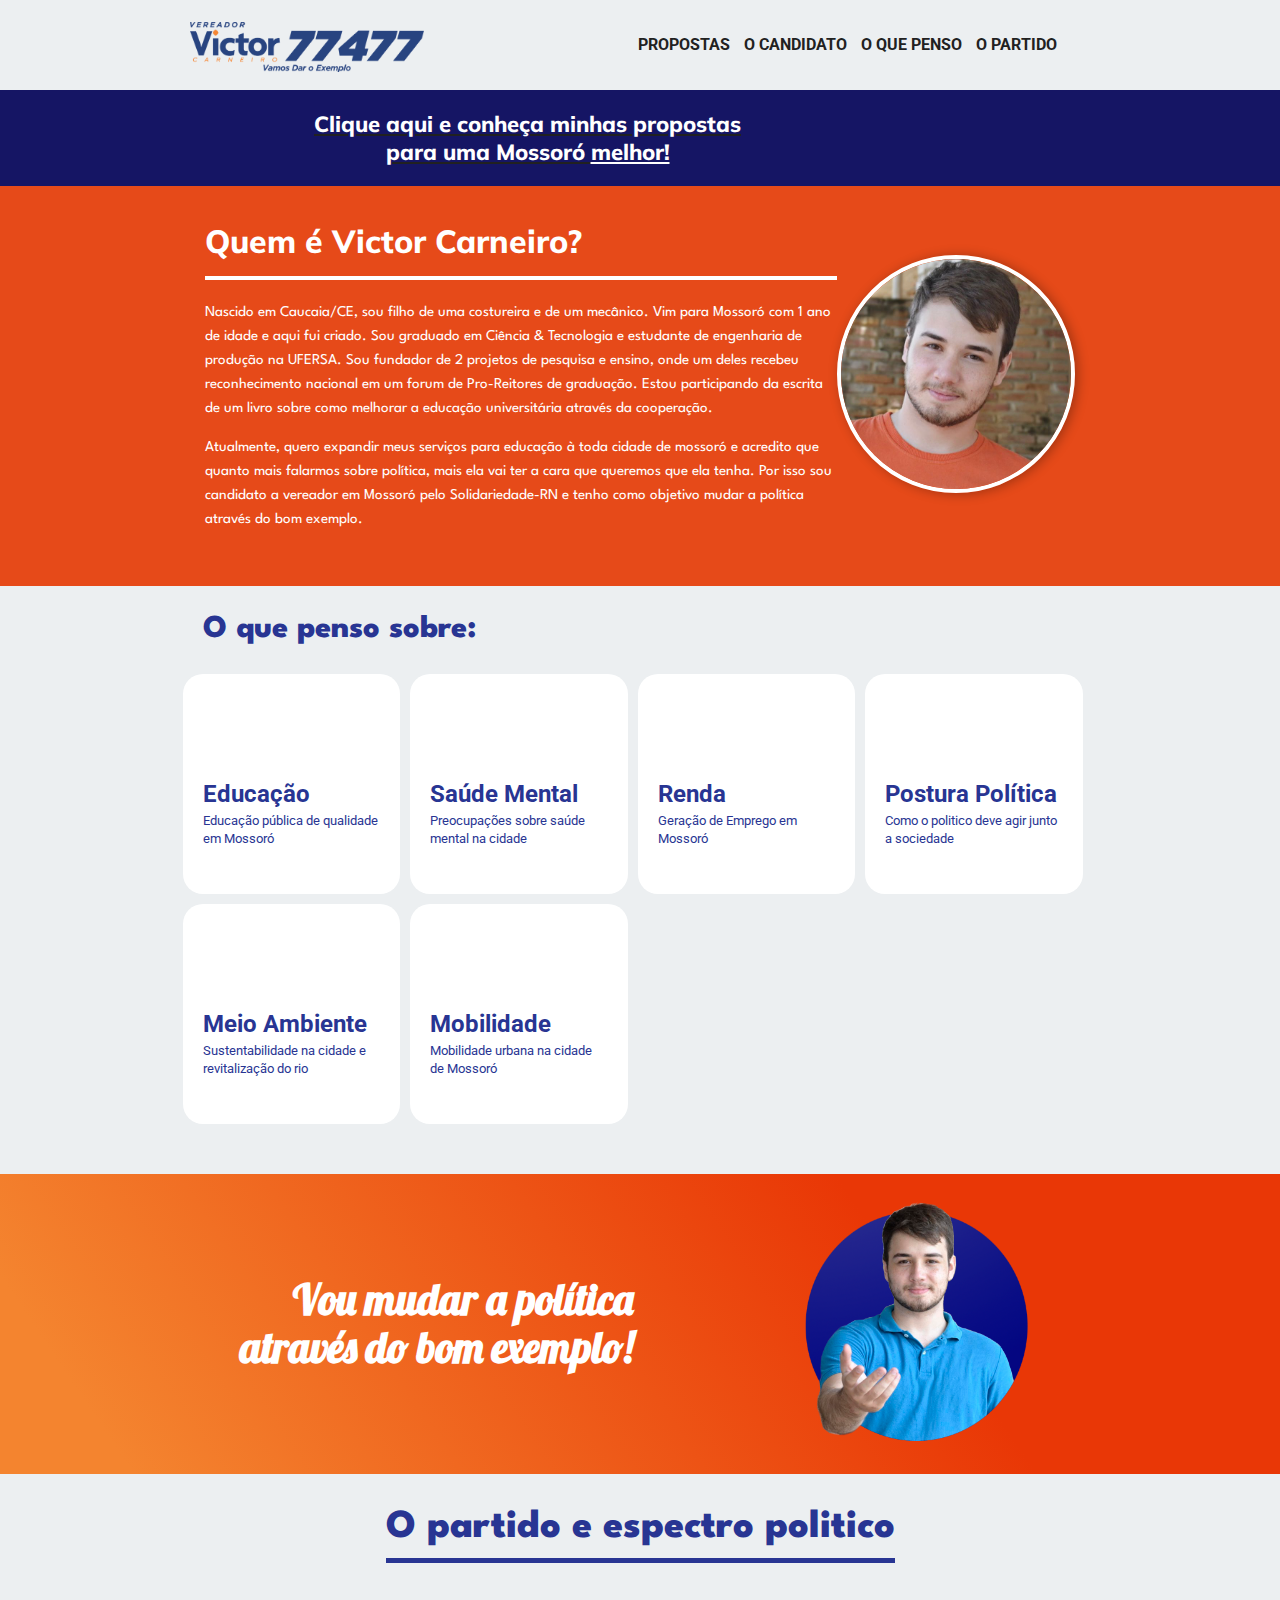
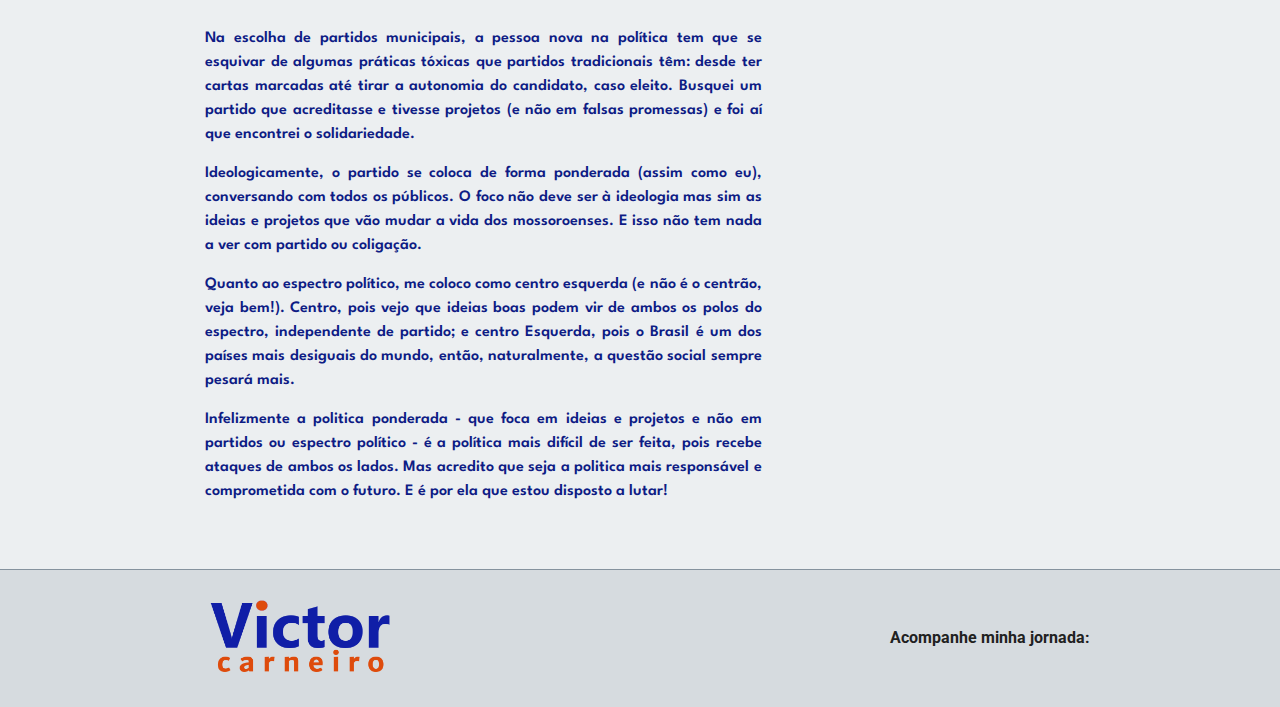
==== commit d5bf5ef2: "Add files via upload" ====
--- a/index.html
+++ b/index.html
@@ -26,8 +26,7 @@
         <div class="container">
             <div class="topo">
                 <div class="logo">
-                    <a href="/index.html"><img src="/images/logo.png" alt="Victor Carneiro" ></a>
-                    <span class="numero">77477</span>
+                    <a href="/index.html"><img src="/images/logo2.png" alt="Victor Carneiro" ></a>      
                 </div>
                 <ul>
                     <div class="hamburger">
@@ -51,7 +50,7 @@
     <main id="propostas">
         <div class="container">
             
-            <div class="conheca">77477 é meu número! <br> Clique aqui e conheça minhas propostas para<br> uma Mossoró <u>melhor!</u></div>
+            <div class="conheca">Clique aqui e conheça minhas propostas <br>para uma Mossoró <u>melhor!</u></div>
             <div class="propostas"><i class="fas fa-vote-yea"></i></div>
         </div>
     </main>
@@ -123,7 +122,7 @@
     </section>
     <section id="frase">
         <div class="container">
-            <h1>Vou mudar a politica <br>através do bom exemplo!</h1>
+            <h1>Vou mudar a política <br>através do bom exemplo!</h1>
             <img src="/images/victor.png" alt="">
         </div>
     </section>
--- a/files/main.css
+++ b/files/main.css
@@ -62,6 +62,11 @@
 #ideias .container .propostas p {
     padding: 4px 0 4px 22px;
     font-size: 16px;    
+}
+
+main .container span {
+    color: white;
+    font-size: 30px;
 }
 
 main .container {
@@ -99,7 +104,7 @@
 main .container .propostas i {
     color: white;
     align-items: center;
-    font-size: 70px;
+    font-size: 50px;
     margin-top: 5px;
 }
 
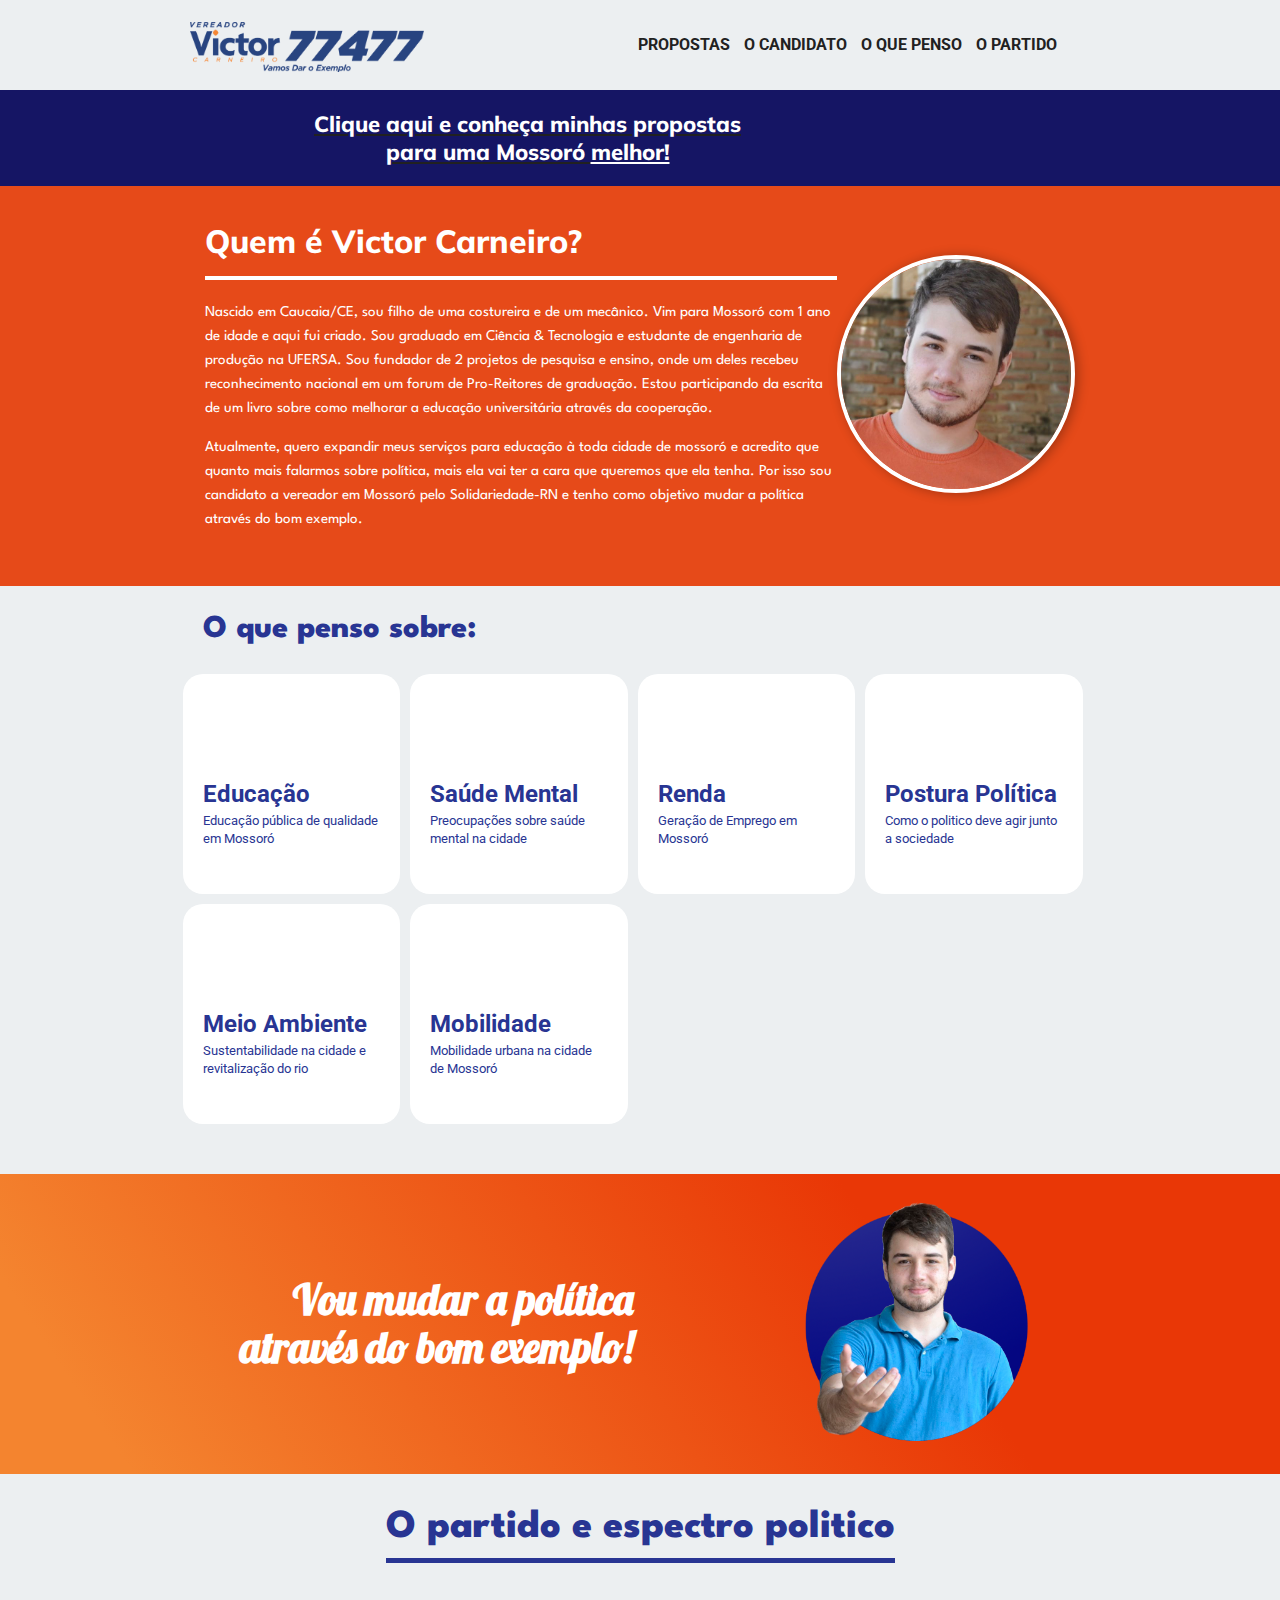
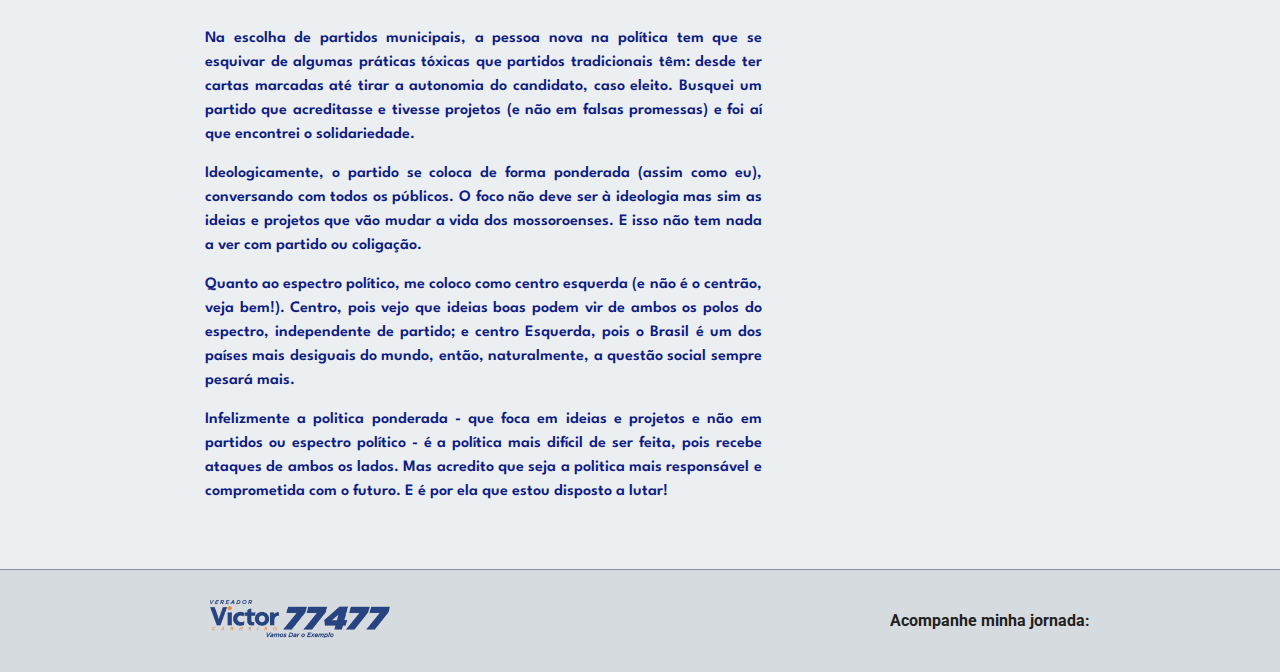
==== commit f8c7bccb: "Add files via upload" ====
--- a/index.html
+++ b/index.html
@@ -149,7 +149,7 @@
     </section>
     <footer>
         <div class="container">
-            <div class="logo"><img src="/images/logo.png" alt="Victor Carneiro"></div>
+            <div class="logo"><img src="/images/logo2.png" alt="Victor Carneiro"></div>
             <div class="contato">
                 <h5>Acompanhe minha jornada:</h5>
                 <h2>
